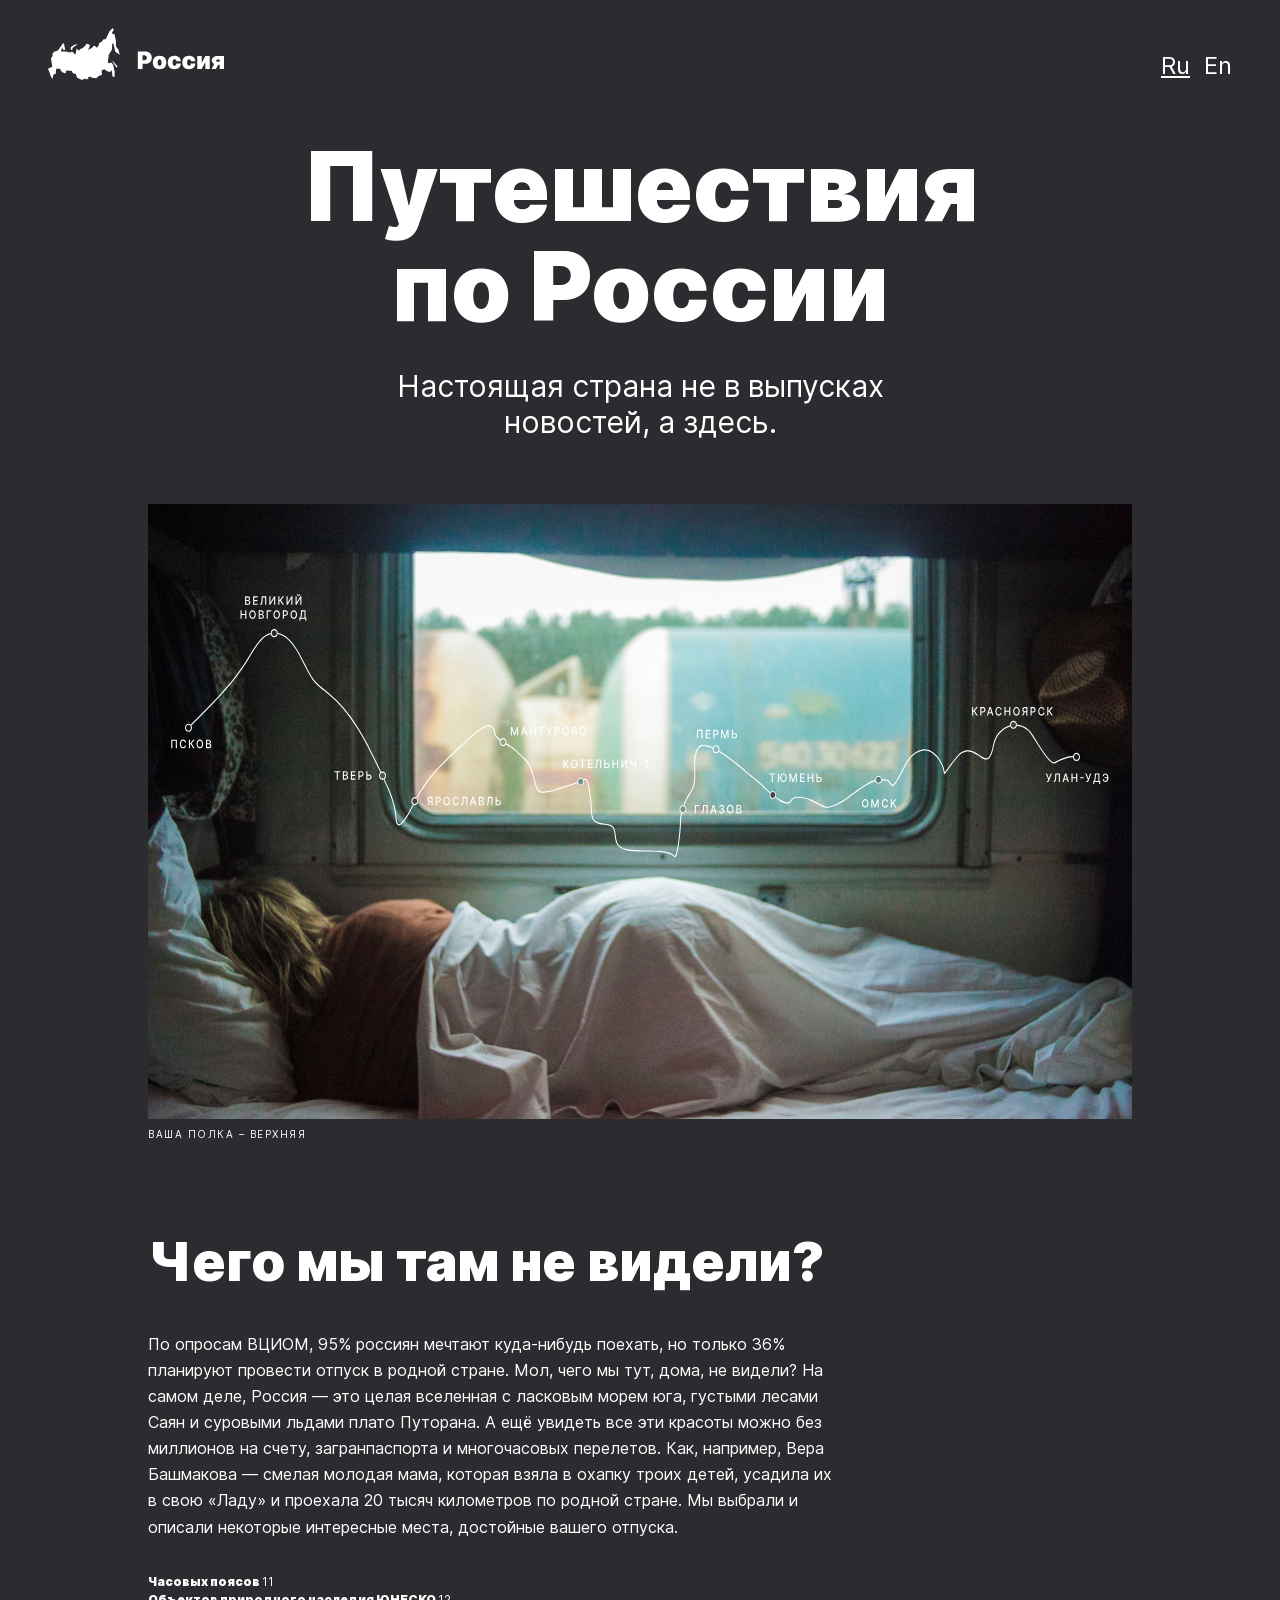
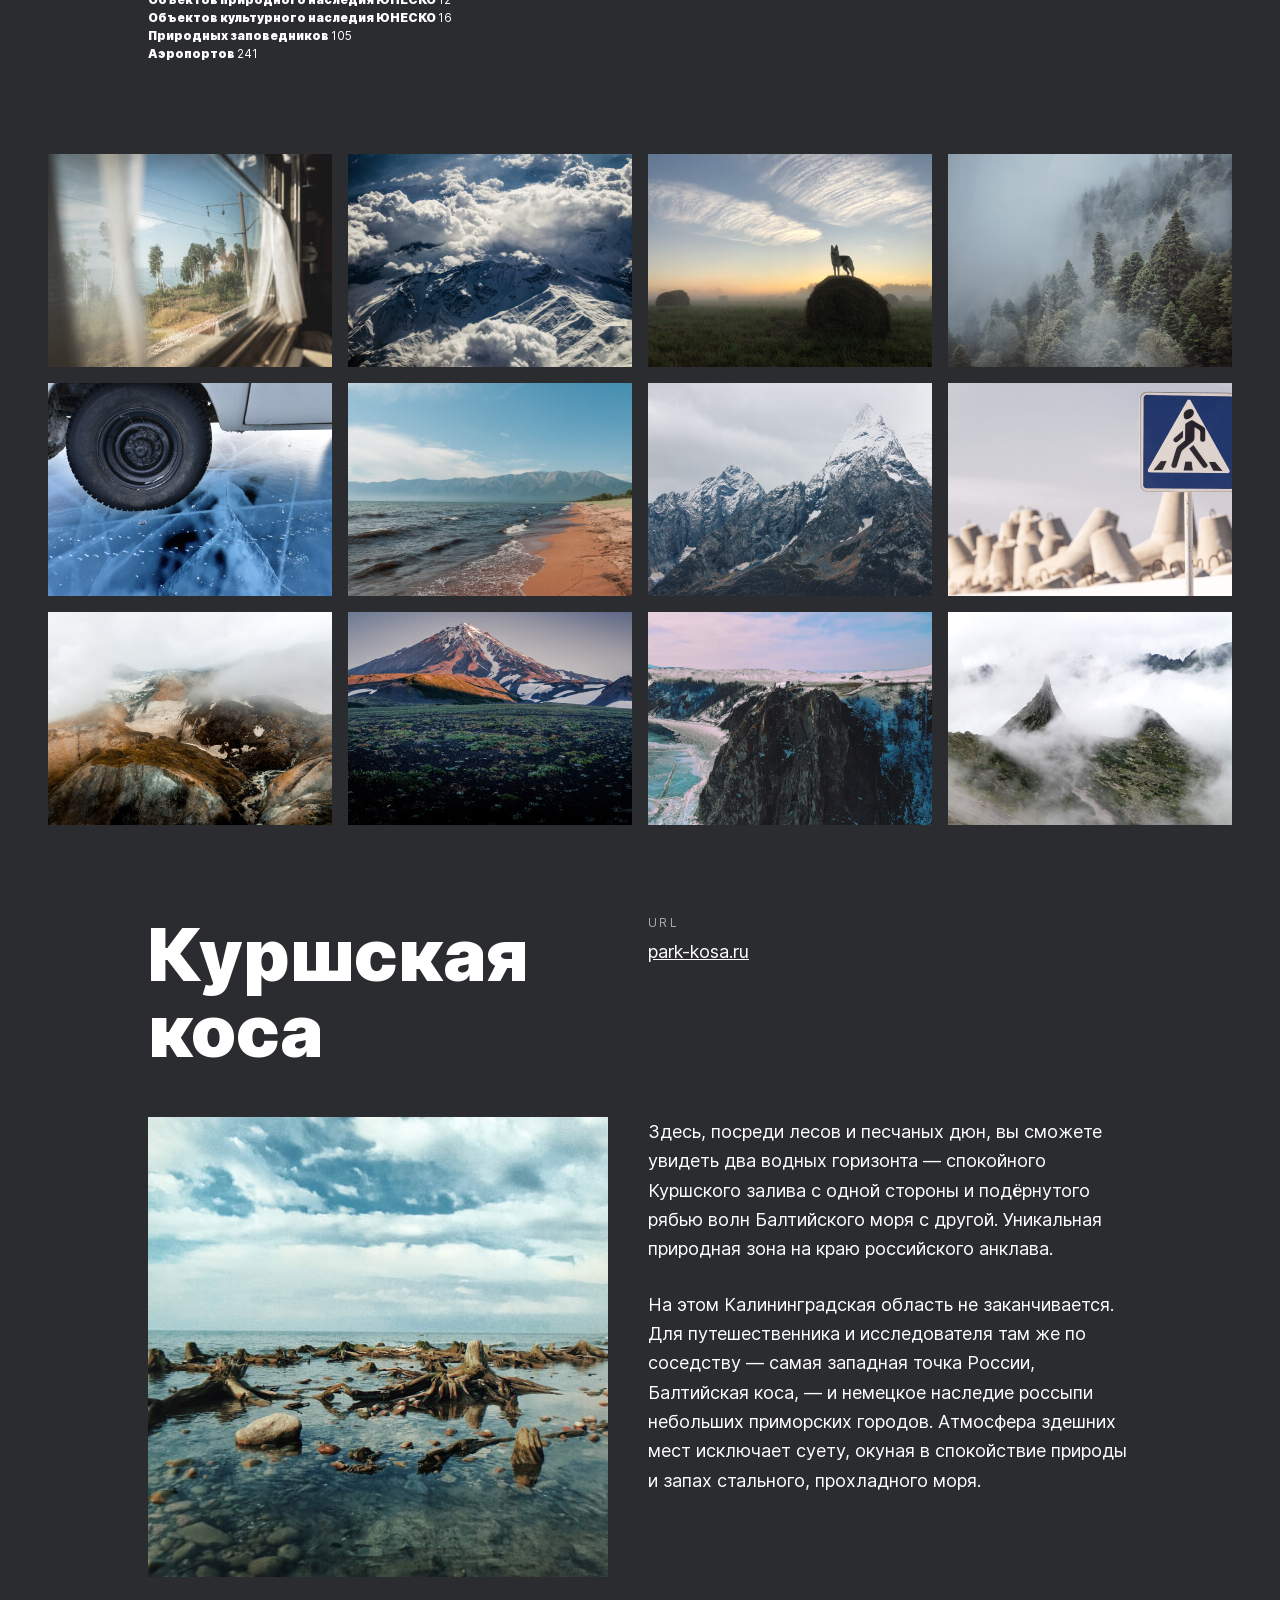
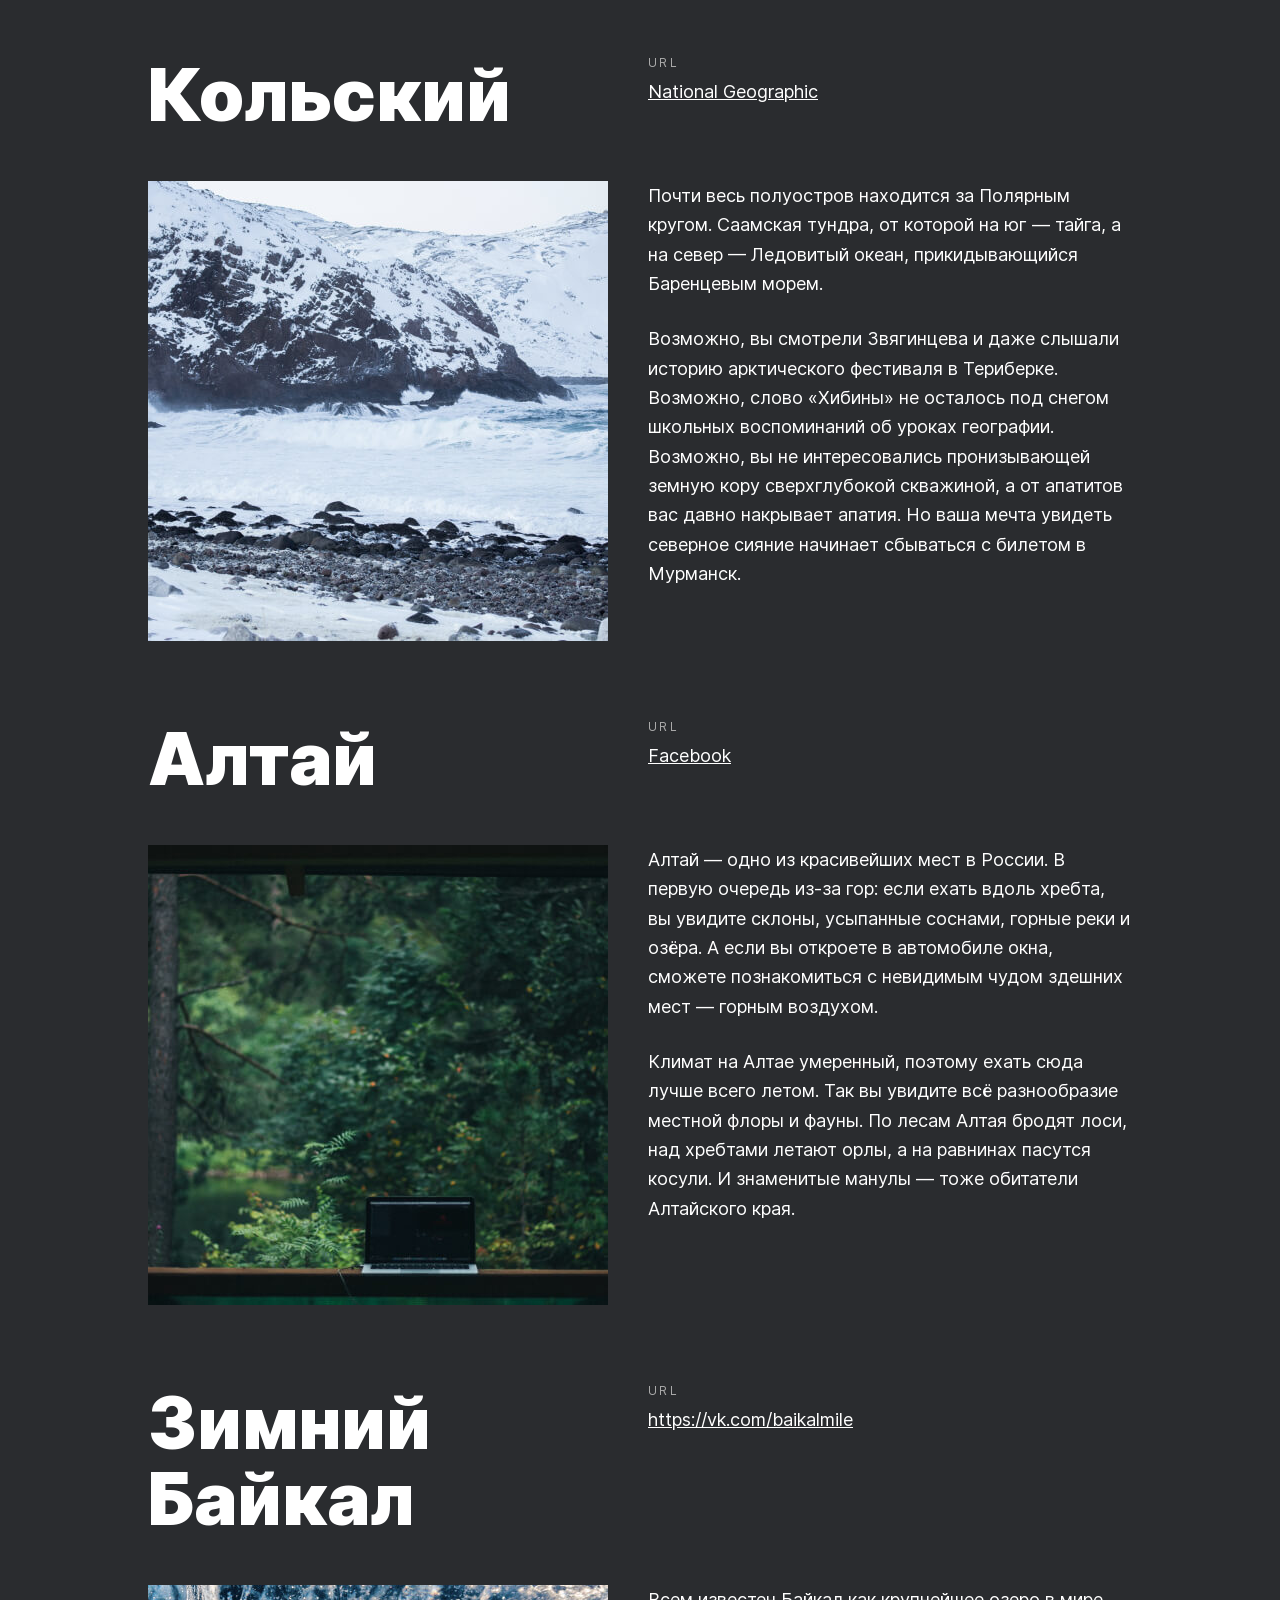
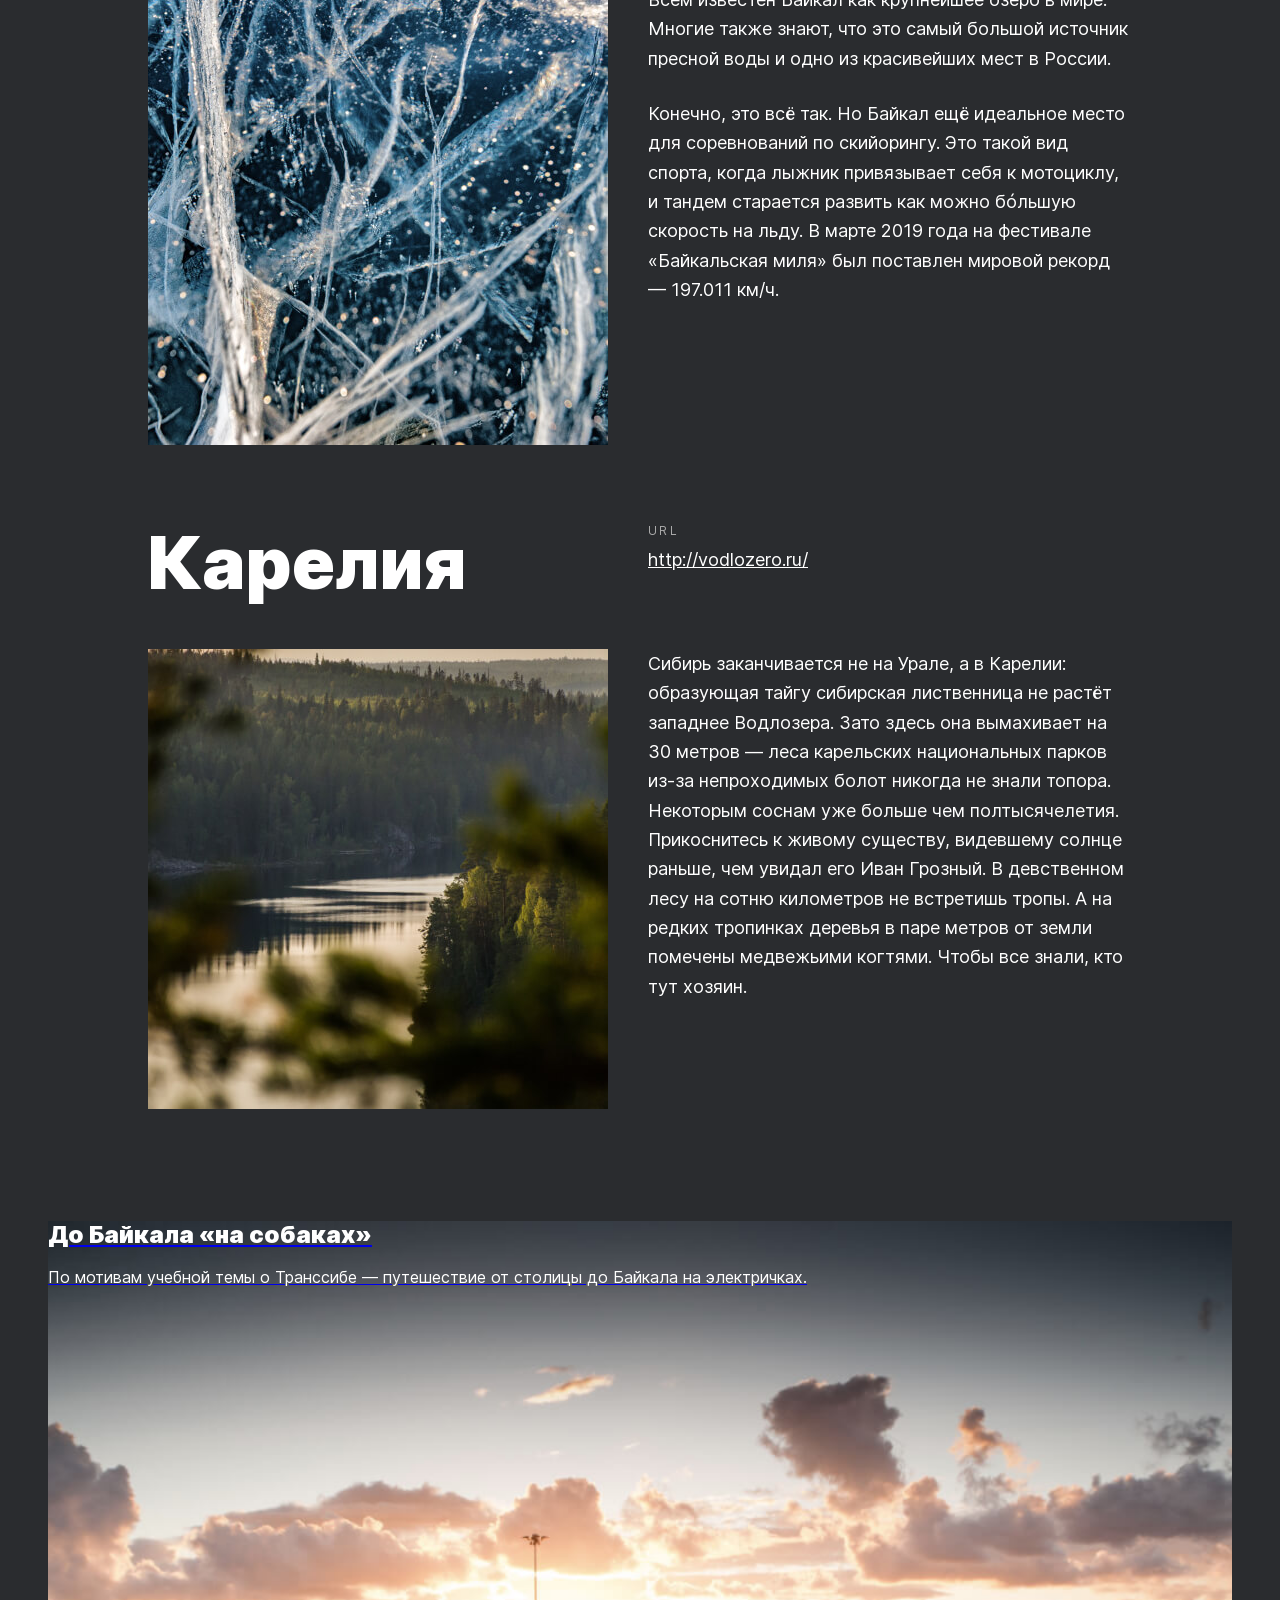
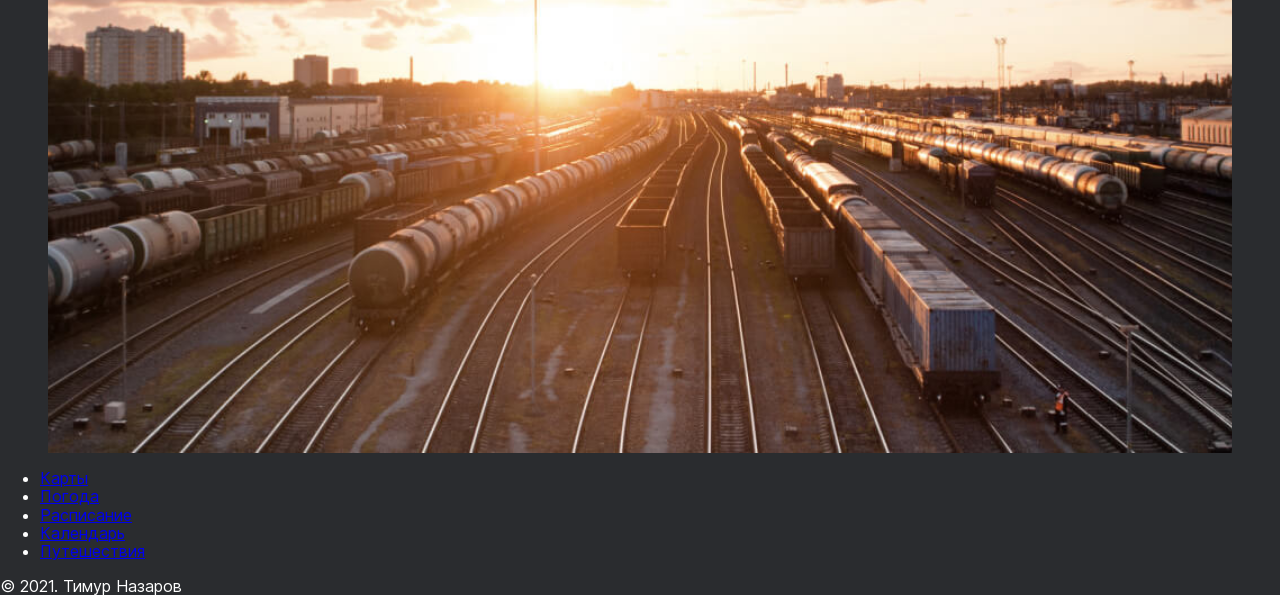
==== index.html @ ccb6b79e "finished section "places"" ====
<!DOCTYPE html>
<html lang="ru">

<head>
  <meta charset="UTF-8">
  <meta name="viewport" content="width=device-width, initial-scale=1, maximum-scale=1">
  <link rel="stylesheet" href="./pages/index.css">
  <title>Путешествия по России</title>
</head>

<body>
  <div class="page">
    <header class="header">
      <img class="header__logo" src="./images/__logo.svg" alt="логотип">
      <div class="header__links">
        <a href="#" class="header__lang-link">Ru</a>
        <a href="#" class="header__lang-link">En</a>
      </div>
    </header>

    <main class="content">
      <!--Lead-->

      <section class="lead">
        <h1 class="lead__title">Путешествия по России</h1>
        <p class="lead__subtitle">Настоящая страна не в выпусках новостей, а здесь.</p>
        <img src="./images/__image.svg" alt="Фото с картой" class="lead__image">
        <p class="lead__caption">Ваша полка – верхняя</p>
      </section>
      <!--Intro-->

      <section class="intro">
        <h2 class="intro__title">Чего мы там не видели?</h2>
        <p class="intro__text">По опросам ВЦИОМ, 95% россиян мечтают куда-нибудь поехать, но только 36% планируют
          провести отпуск в родной стране. Мол, чего мы тут, дома, не видели? На самом деле, Россия — это целая
          вселенная с ласковым морем юга, густыми лесами Саян и суровыми льдами плато Путорана. А ещё увидеть все эти
          красоты можно без миллионов на счету, загранпаспорта и многочасовых перелетов. Как, например, Вера Башмакова —
          смелая молодая мама, которая взяла в охапку троих детей, усадила их в свою «Ладу» и проехала 20 тысяч
          километров по родной стране. Мы выбрали и описали некоторые интересные места, достойные вашего отпуска.</p>
        <ul class="intro__list">
          <li>
            <p class="intro__list-item">Часовых поясов <span class="intro__list-number">11</span></p>
          </li>
          <li>
            <p class="intro__list-item">Объектов природного наследия ЮНЕСКО <span class="intro__list-number">12</span>
            </p>
          </li>
          <li>
            <p class="intro__list-item">Объектов культурного наследия ЮНЕСКО <span class="intro__list-number">16</span>
            </p>
          </li>
          <li>
            <p class="intro__list-item">Природных заповедников <span class="intro__list-number">105</span></p>
          </li>
          <li>
            <p class="intro__list-item">Аэропортов <span class="intro__list-number">241</span></p>
          </li>
        </ul>
      </section>
      <!--Photo Grid -->

      <section class="photo-grid">
        <img class="photo-grid__item" src="./images/photo-grid/photo-grid__1.jpg" alt="Фото природы России">
        <img class="photo-grid__item" src="./images/photo-grid/photo-grid__2.jpg" alt="Фото природы России">
        <img class="photo-grid__item" src="./images/photo-grid/photo-grid__3.jpg" alt="Фото природы России">
        <img class="photo-grid__item" src="./images/photo-grid/photo-grid__4.jpg" alt="Фото природы России">
        <img class="photo-grid__item" src="./images/photo-grid/photo-grid__5.jpg" alt="Фото природы России">
        <img class="photo-grid__item" src="./images/photo-grid/photo-grid__6.jpg" alt="Фото природы России">
        <img class="photo-grid__item" src="./images/photo-grid/photo-grid__7.jpg" alt="Фото природы России">
        <img class="photo-grid__item" src="./images/photo-grid/photo-grid__8.jpg" alt="Фото природы России">
        <img class="photo-grid__item" src="./images/photo-grid/photo-grid__9.jpg" alt="Фото природы России">
        <img class="photo-grid__item" src="./images/photo-grid/photo-grid__10.jpg" alt="Фото природы России">
        <img class="photo-grid__item" src="./images/photo-grid/photo-grid__11.jpg" alt="Фото природы России">
        <img class="photo-grid__item" src="./images/photo-grid/photo-grid__12.jpg" alt="Фото природы России">
      </section>
      <!--Places-->

      <section class="places">
        <!--Kurshskaya kosa-->
        <div class="place">
          <h3 class="place__title">Куршская коса</h3>
          <div class="website">
            <p class="website__url-heading">URL</p>
            <a href="http://park-kosa.ru" class="website__link" target="_blank">park-kosa.ru</a>
          </div class="place__paragraphs">
          <img class="place__image" src="./images/places/places__kurshskaya-kosa.jpg" alt="Куршская коса">
          <div>
            <p class="place__text">Здесь, посреди лесов и песчаных дюн, вы сможете увидеть два водных горизонта —
              спокойного Куршского залива с одной стороны и подёрнутого рябью волн Балтийского моря с другой. Уникальная
              природная зона на краю российского анклава.</p>
            <p class="place__text">На этом Калининградская область не заканчивается. Для путешественника и исследователя
              там же по соседству — самая западная точка России, Балтийская коса, — и немецкое наследие россыпи
              небольших
              приморских городов. Атмосфера здешних мест исключает суету, окуная в спокойствие природы и запах
              стального,
              прохладного моря.</p>
          </div>
        </div>
        <!--Kolskiy-->
        <div class="place">
          <h3 class="place__title">Кольский</h3>
          <div class="website">
            <p class="website__url-heading">URL</p>
            <a href="https://yourshot.nationalgeographic.com/photos/?keywords=kolskiy" class="website__link"
              target="_blank">National
              Geographic</a>
          </div>
          <img class="place__image" src="./images/places/places__kolskiy.jpg" alt="Кольский">
          <div>
            <p class="place__text">Почти весь полуостров находится за Полярным кругом. Саамская тундра, от которой на юг
              —
              тайга, а на север — Ледовитый океан, прикидывающийся Баренцевым морем.</p>
            <p class="place__text">Возможно, вы смотрели Звягинцева и даже слышали историю арктического фестиваля в
              Териберке. Возможно, слово «Хибины» не осталось под снегом школьных воспоминаний об уроках географии.
              Возможно, вы не интересовались пронизывающей земную кору сверхглубокой скважиной, а от апатитов вас давно
              накрывает апатия. Но ваша мечта увидеть северное сияние начинает сбываться с билетом
              в Мурманск.</p>
          </div>
        </div>
        <!--Altay-->
        <div class="place">
          <h3 class="place__title">Алтай</h3>
          <div class="website">
            <p class="website__url-heading">URL</p>
            <a href="https://www.facebook.com/vera.bashmakova/posts/10156011613718822" class="website__link"
              target="_blank">Facebook</a>
          </div>
          <img class="place__image" src="./images/places/places__altay.jpg" alt="Алтай">
          <div>
            <p class="place__text">Алтай — одно из красивейших мест в России.
              В первую очередь из-за гор: если ехать вдоль хребта, вы увидите склоны, усыпанные соснами, горные реки и
              озёра. А если вы откроете в автомобиле окна, сможете познакомиться с невидимым чудом здешних мест — горным
              воздухом.</p>
            <p class="place__text">Климат на Алтае умеренный, поэтому ехать сюда лучше всего летом. Так вы увидите всё
              разнообразие местной флоры и фауны. По лесам Алтая бродят лоси, над хребтами летают орлы, а на равнинах
              пасутся косули. И знаменитые манулы — тоже обитатели Алтайского края.</p>
          </div>
        </div>
        <!--ZImniy Baikal-->
        <div class="place">
          <h3 class="place__title">Зимний Байкал</h3>
          <div class="website">
            <p class="website__url-heading">URL</p>
            <a href="https://vk.com/baikalmile" class="website__link" target="_blank">https://vk.com/baikalmile</a>
          </div>
          <img class="place__image" src="./images/places/places__winter-baikal.jpg" alt="Лед">
          <div>
            <p class="place__text">Всем известен Байкал как крупнейшее озеро
              в мире. Многие также знают, что это самый большой источник пресной воды и одно из красивейших мест в
              России.
            </p>
            <p class="place__text">Конечно, это всё так. Но Байкал ещё идеальное место для соревнований по скийорингу.
              Это
              такой вид спорта, когда лыжник привязывает себя
              к мотоциклу, и тандем старается развить как можно бóльшую скорость на льду. В марте 2019 года на фестивале
              «Байкальская миля» был поставлен мировой рекорд — 197.011 км/ч.</p>
          </div>
        </div>
        <!--Karelia-->
        <div class="place">
          <h3 class="place__title">Карелия</h3>
          <div class="website">
            <p class="website__url-heading">URL</p>
            <a href="http://vodlozero.ru" class="website__link" target="_blank">http://vodlozero.ru/</a>
          </div>
          <img class="place__image" src="./images/places/places__karelia.jpg" alt="Карелия">
          <div>
            <p class="place__text">Сибирь заканчивается не на Урале, а в Карелии: образующая тайгу сибирская лиственница
              не растёт западнее Водлозера. Зато здесь она вымахивает на 30 метров — леса карельских национальных парков
              из-за непроходимых болот никогда не знали топора. Некоторым соснам уже больше чем полтысячелетия.
              Прикоснитесь к живому существу, видевшему солнце раньше, чем увидал его Иван Грозный.
              В девственном лесу на сотню километров не встретишь тропы. А на редких тропинках деревья
              в паре метров от земли помечены медвежьими когтями. Чтобы все знали, кто тут хозяин.</p>
          </div>
        </div>
      </section>
      <!--Cover-->
      <section class="cover">
        <a class="cover__link" href="https://stampsy.com/na-elektrichkakh-do-baikala" target="_blank">
          <h2 class="cover__title">До Байкала «на собаках»</h2>
          <p class="cover__subtitle">По мотивам учебной темы о Транссибе — путешествие от столицы до Байкала на
            электричках.</p>
        </a>
      </section>

    </main>
    <!--Footer-->
    <footer class="footer">
      <ul class="footer__links">
        <li><a href="https://yandex.ru/maps" class="footer__link" target="_blank">Карты</a></li>
        <li><a href="https://yandex.ru/pogoda" class="footer__link" target="_blank">Погода</a></li>
        <li><a href="https://rasp.yandex.ru" class="footer__link" target="_blank">Расписание</a></li>
        <li><a href="https://calendar.yandex.ru" class="footer__link" target="_blank">Календарь</a></li>
        <li><a href="https://travel.yandex.ru" class="footer__link" target="_blank">Путешествия</a></li>
      </ul>
      <p class="footer__copyright">&copy; 2021. Тимур Назаров</p>
    </footer>

  </div>
</body>

</html>
---- pages/index.css ----
@import url(../vendor/normalize.css);
@import url(../blocks/page/page.css);
@import url(../vendor/fonts/fonts.css);

/*header styles import*/
@import url(../blocks/header/header.css);
@import url(../blocks/header/__logo/header__logo.css);
@import url(../blocks/header/__links/header__links.css);
@import url(../blocks/header/__lang-link/header__lang-link.css);

/*content styles import*/
@import url(../blocks/content/content.css);

/*lead styles import*/
@import url(../blocks/lead/lead.css);
@import url(../blocks/lead/__title/lead__title.css);
@import url(../blocks/lead/__subtitle/lead__subtitle.css);
@import url(../blocks/lead/__image/lead__image.css);
@import url(../blocks/lead/__caption/lead__caption.css);

/*intro styles import*/
@import url(../blocks/intro/intro.css);
@import url(../blocks/intro/__title/intro__title.css);
@import url(../blocks/intro/__text/intro__text.css);
@import url(../blocks/intro/__list/intro__list.css);
@import url(../blocks/intro/__list-item/intro__list-item.css);
@import url(../blocks/intro/__list-number/intro__list-number.css);

/*photo-grid styles import*/
@import url(../blocks/photo-grid/photo-grid.css);
@import url(../blocks/photo-grid/__item/photo-grid__item.css);

/*places styles import*/
@import url(../blocks/places/places.css);
@import url(../blocks/website/website.css);
@import url(../blocks/website/__url-heading/website__url-heading.css);
@import url(../blocks/website/__link/website__link.css);
@import url(../blocks/place/place.css);
@import url(../blocks/place/__title/place__title.css);
@import url(../blocks/place/__image/place__image.css);
@import url(../blocks/place/__paragraphs/place__paragraphs.css);
@import url(../blocks/place/__text/place__text.css);

/*cover styles import*/
@import url(../blocks/cover/cover.css);
@import url(../blocks/cover/__title/cover__title.css);
@import url(../blocks/cover/__subtitle/cover__subtitle.css);

/*footer styles import*/
@import url(../blocks/footer/footer.css);
@import url(../blocks/footer/__links/footer__links.css);
@import url(../blocks/footer/__link/footer__link.css);
@import url(../blocks/footer/__copyright/footer__copyright.css);
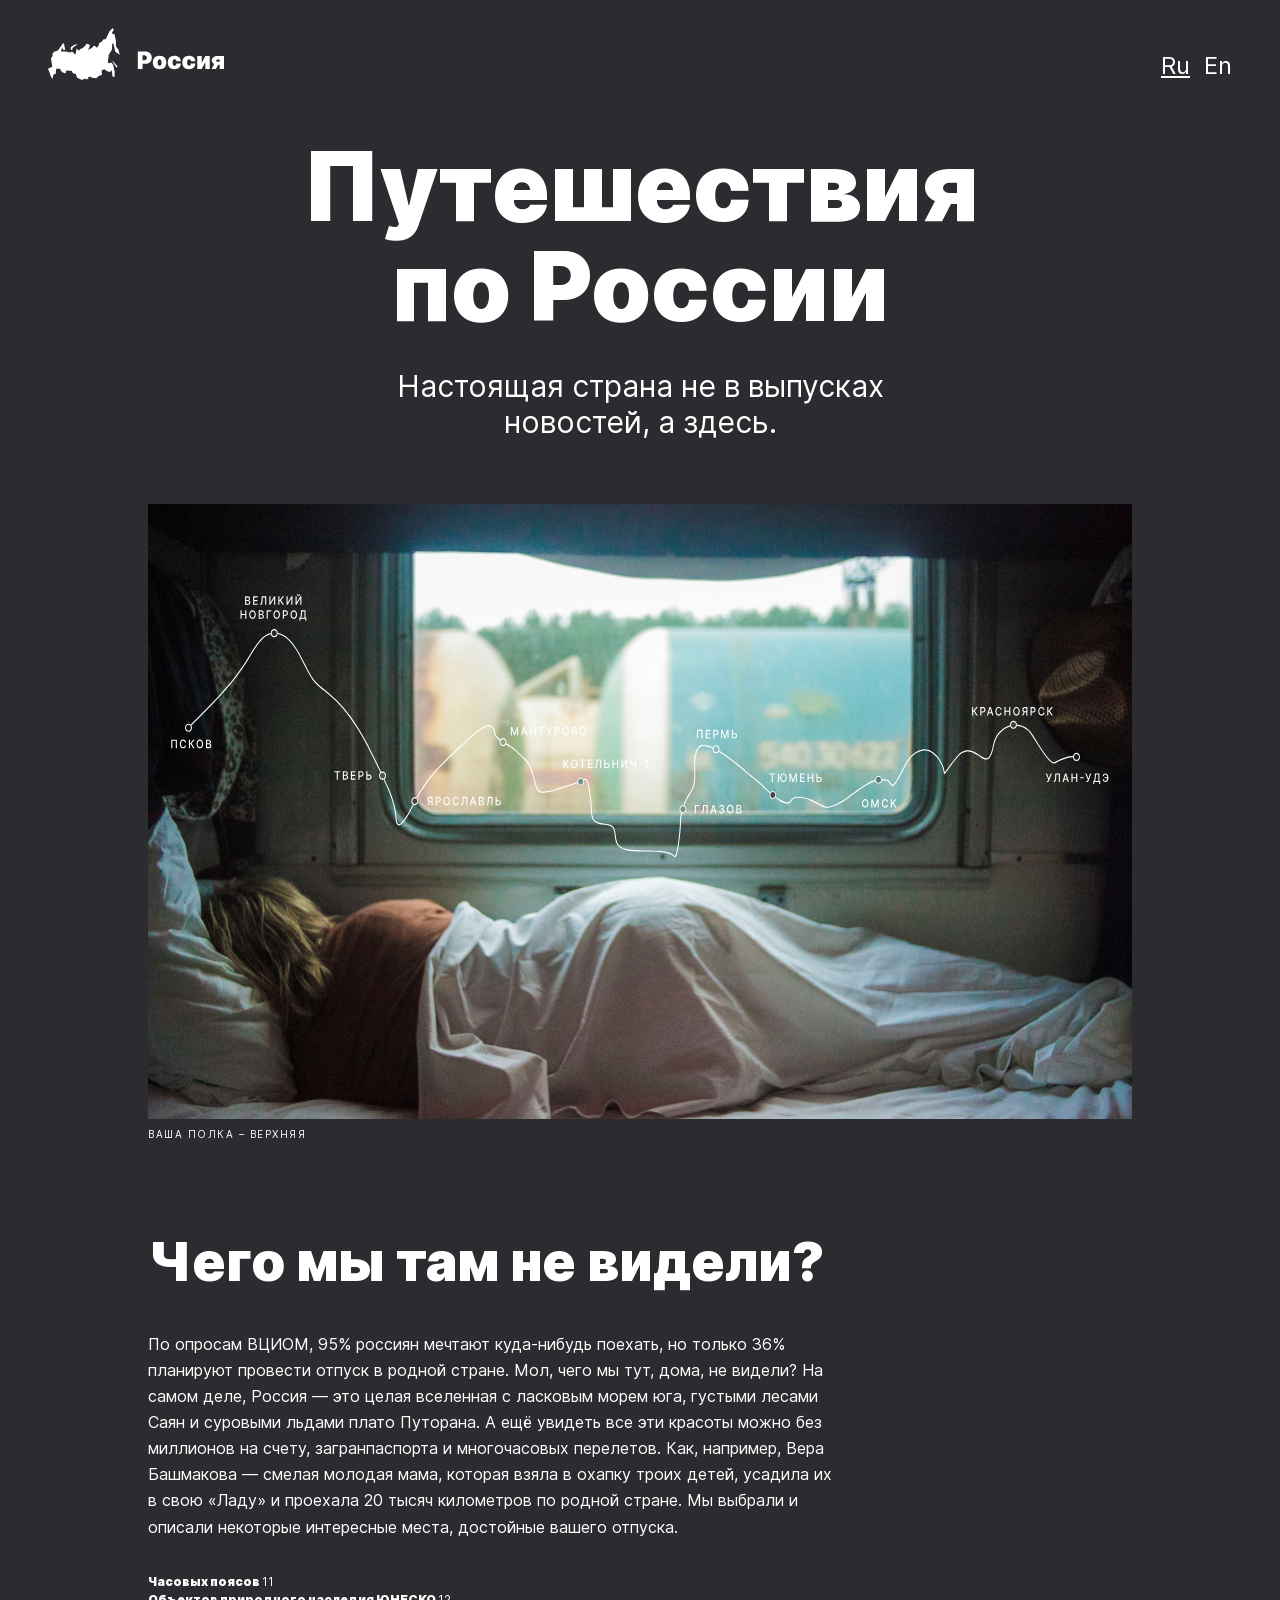
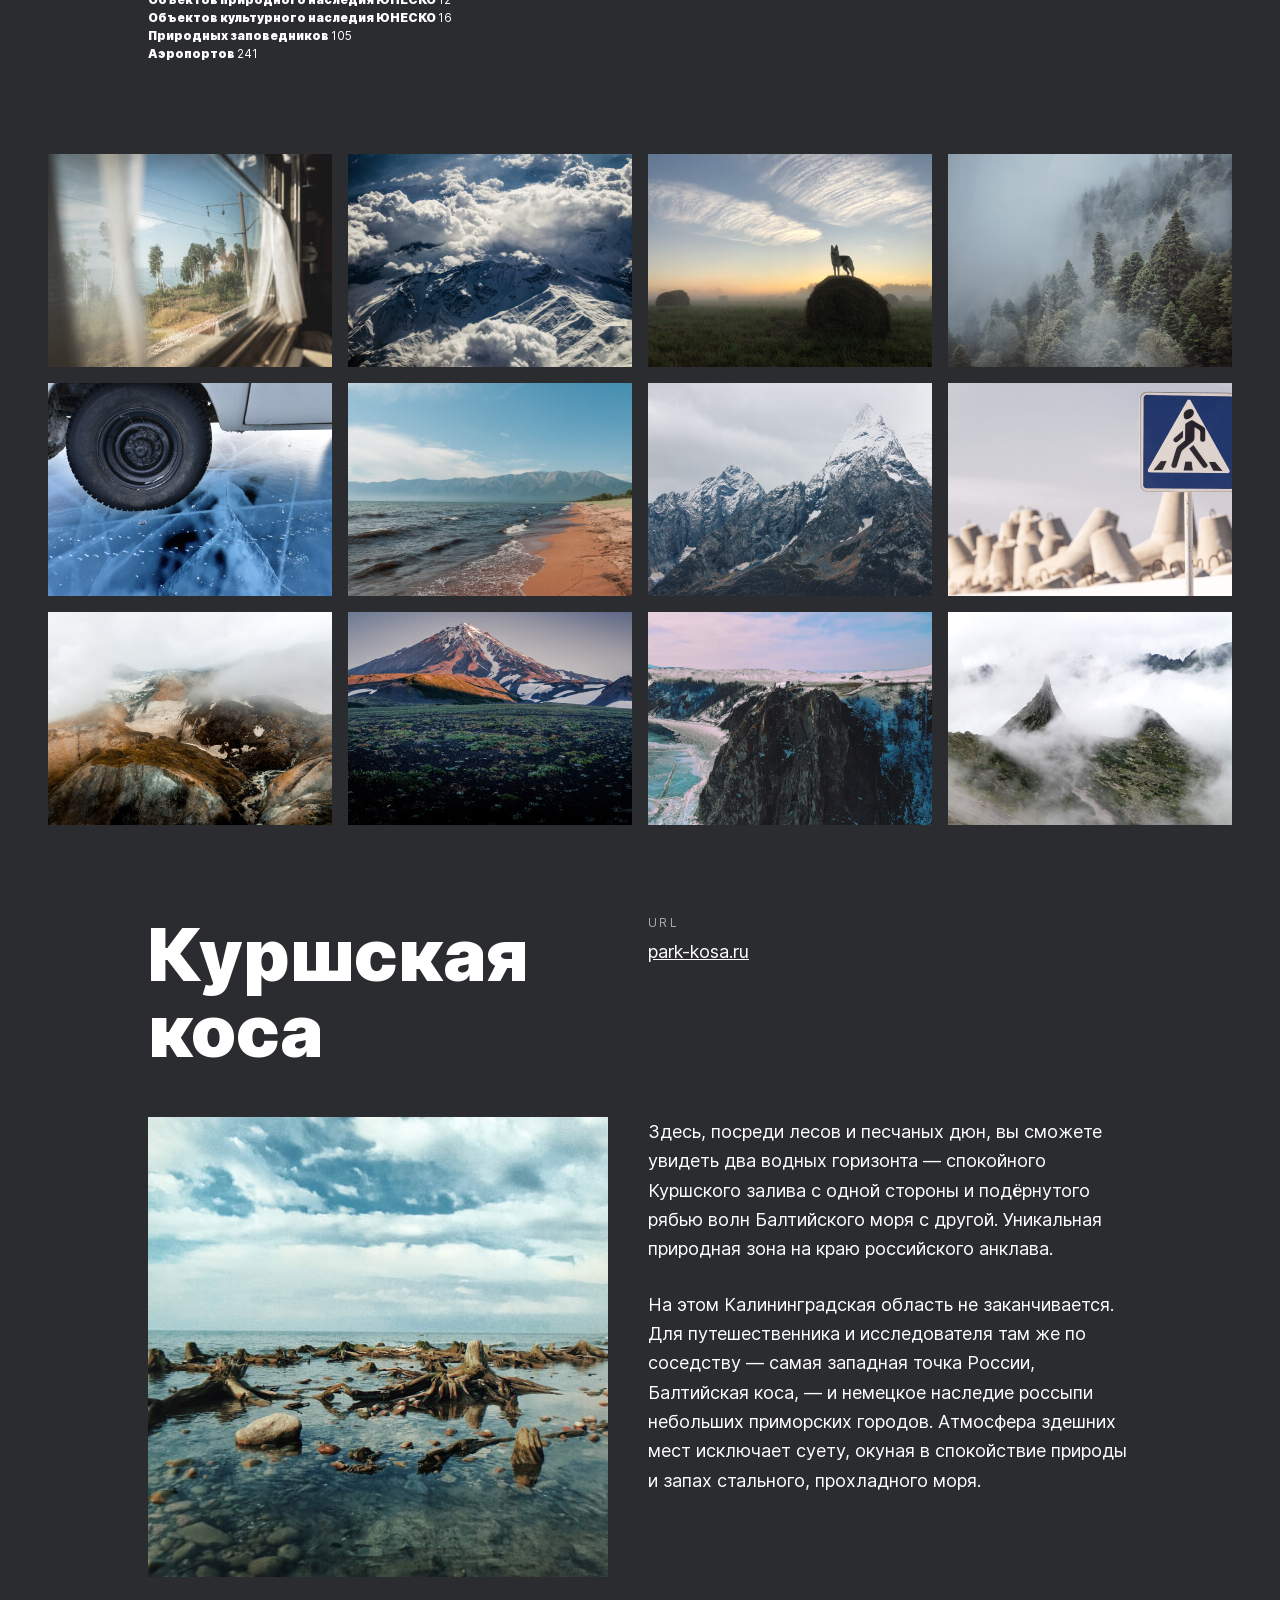
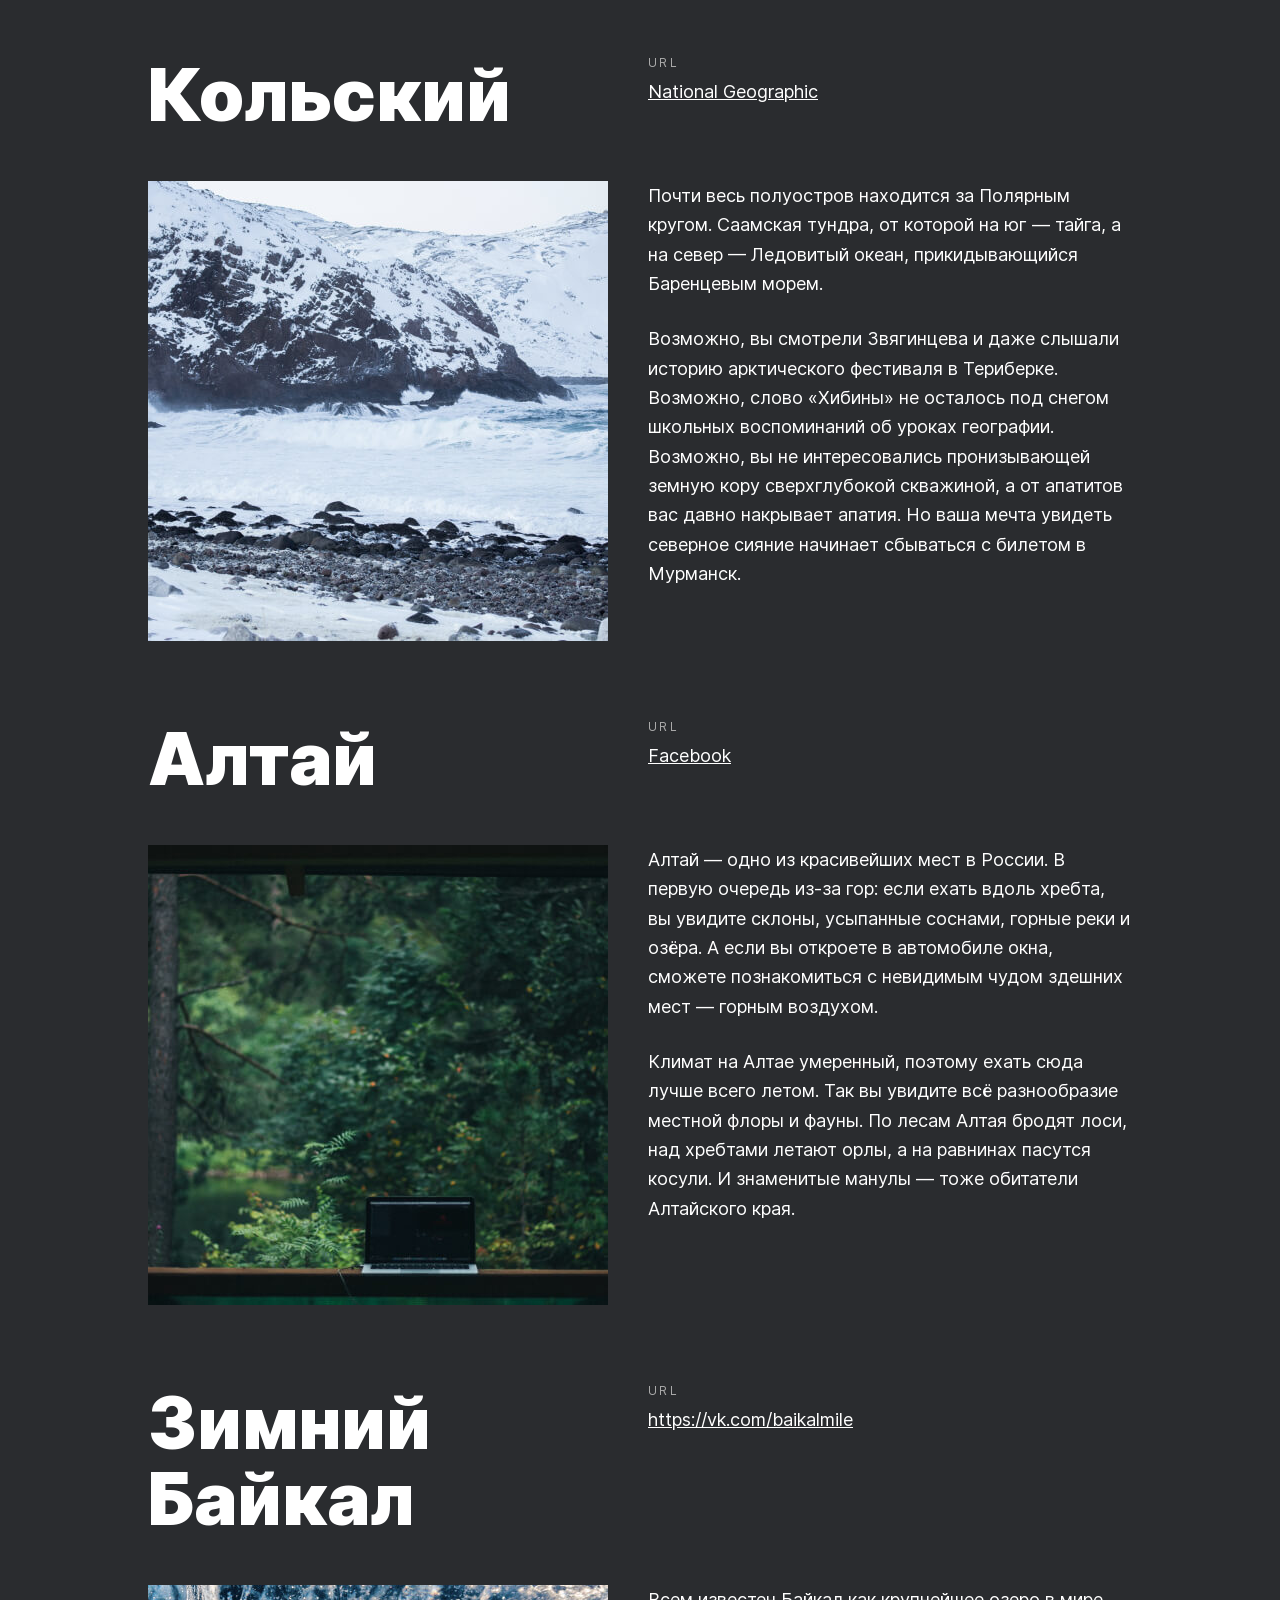
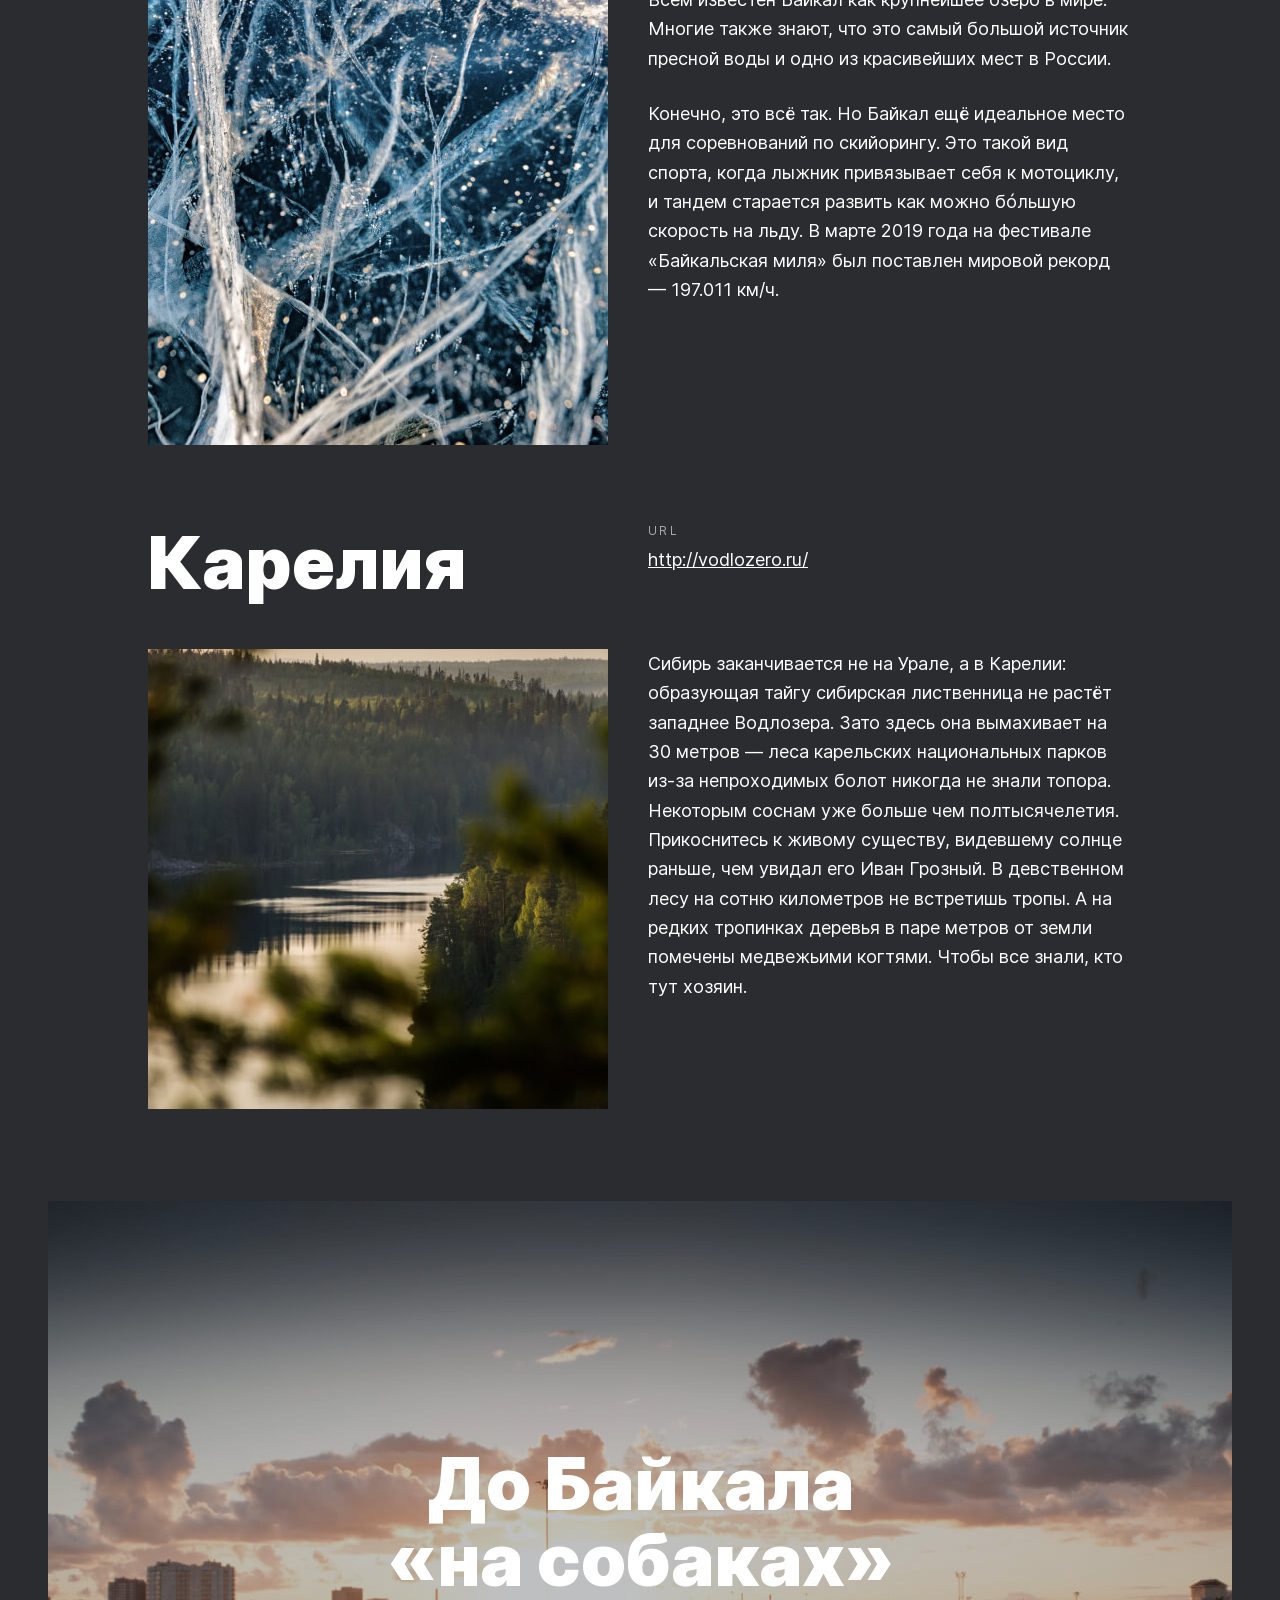
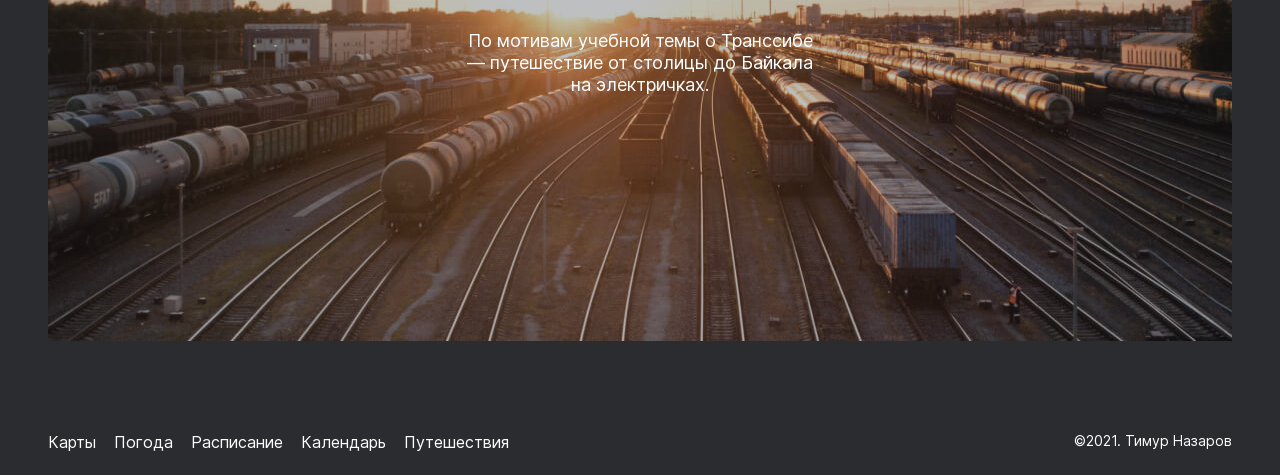
==== commit 691ecb22: "footer styles added" ====
--- a/index.html
+++ b/index.html
@@ -82,9 +82,9 @@
           <div class="website">
             <p class="website__url-heading">URL</p>
             <a href="http://park-kosa.ru" class="website__link" target="_blank">park-kosa.ru</a>
-          </div class="place__paragraphs">
+          </div>
           <img class="place__image" src="./images/places/places__kurshskaya-kosa.jpg" alt="Куршская коса">
-          <div>
+          <div class="place__paragraphs">
             <p class="place__text">Здесь, посреди лесов и песчаных дюн, вы сможете увидеть два водных горизонта —
               спокойного Куршского залива с одной стороны и подёрнутого рябью волн Балтийского моря с другой. Уникальная
               природная зона на краю российского анклава.</p>
@@ -106,7 +106,7 @@
               Geographic</a>
           </div>
           <img class="place__image" src="./images/places/places__kolskiy.jpg" alt="Кольский">
-          <div>
+          <div class="place__paragraphs">
             <p class="place__text">Почти весь полуостров находится за Полярным кругом. Саамская тундра, от которой на юг
               —
               тайга, а на север — Ледовитый океан, прикидывающийся Баренцевым морем.</p>
@@ -126,7 +126,7 @@
               target="_blank">Facebook</a>
           </div>
           <img class="place__image" src="./images/places/places__altay.jpg" alt="Алтай">
-          <div>
+          <div class="place__paragraphs">
             <p class="place__text">Алтай — одно из красивейших мест в России.
               В первую очередь из-за гор: если ехать вдоль хребта, вы увидите склоны, усыпанные соснами, горные реки и
               озёра. А если вы откроете в автомобиле окна, сможете познакомиться с невидимым чудом здешних мест — горным
@@ -142,9 +142,9 @@
           <div class="website">
             <p class="website__url-heading">URL</p>
             <a href="https://vk.com/baikalmile" class="website__link" target="_blank">https://vk.com/baikalmile</a>
-          </div>
+          </div >
           <img class="place__image" src="./images/places/places__winter-baikal.jpg" alt="Лед">
-          <div>
+          <div class="place__paragraphs">
             <p class="place__text">Всем известен Байкал как крупнейшее озеро
               в мире. Многие также знают, что это самый большой источник пресной воды и одно из красивейших мест в
               России.
@@ -164,7 +164,7 @@
             <a href="http://vodlozero.ru" class="website__link" target="_blank">http://vodlozero.ru/</a>
           </div>
           <img class="place__image" src="./images/places/places__karelia.jpg" alt="Карелия">
-          <div>
+          <div class="place__paragraphs">
             <p class="place__text">Сибирь заканчивается не на Урале, а в Карелии: образующая тайгу сибирская лиственница
               не растёт западнее Водлозера. Зато здесь она вымахивает на 30 метров — леса карельских национальных парков
               из-за непроходимых болот никогда не знали топора. Некоторым соснам уже больше чем полтысячелетия.
@@ -193,7 +193,7 @@
         <li><a href="https://calendar.yandex.ru" class="footer__link" target="_blank">Календарь</a></li>
         <li><a href="https://travel.yandex.ru" class="footer__link" target="_blank">Путешествия</a></li>
       </ul>
-      <p class="footer__copyright">&copy; 2021. Тимур Назаров</p>
+      <p class="footer__copyright">&copy;2021. Тимур Назаров</p>
     </footer>
 
   </div>
--- a/pages/index.css
+++ b/pages/index.css
@@ -43,6 +43,7 @@
 
 /*cover styles import*/
 @import url(../blocks/cover/cover.css);
+@import url(../blocks/cover/__link/cover__link.css);
 @import url(../blocks/cover/__title/cover__title.css);
 @import url(../blocks/cover/__subtitle/cover__subtitle.css);
 
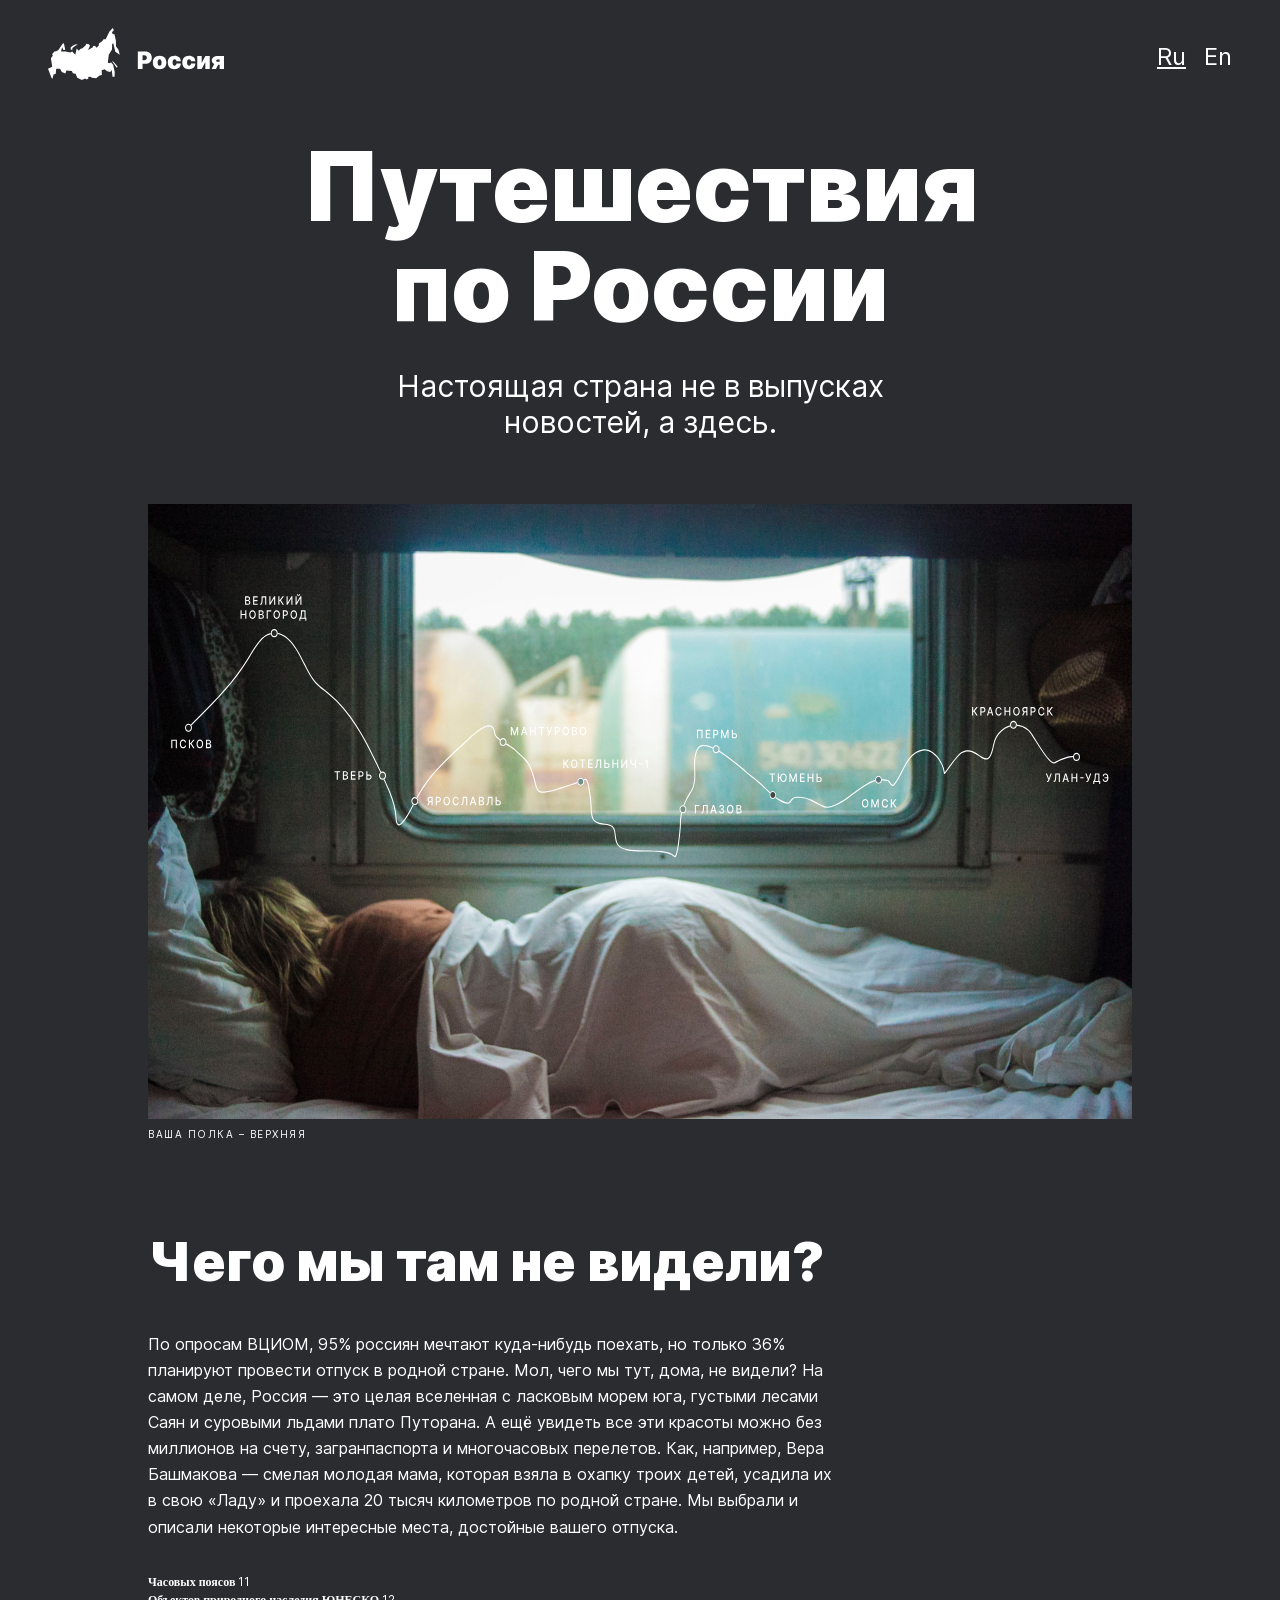
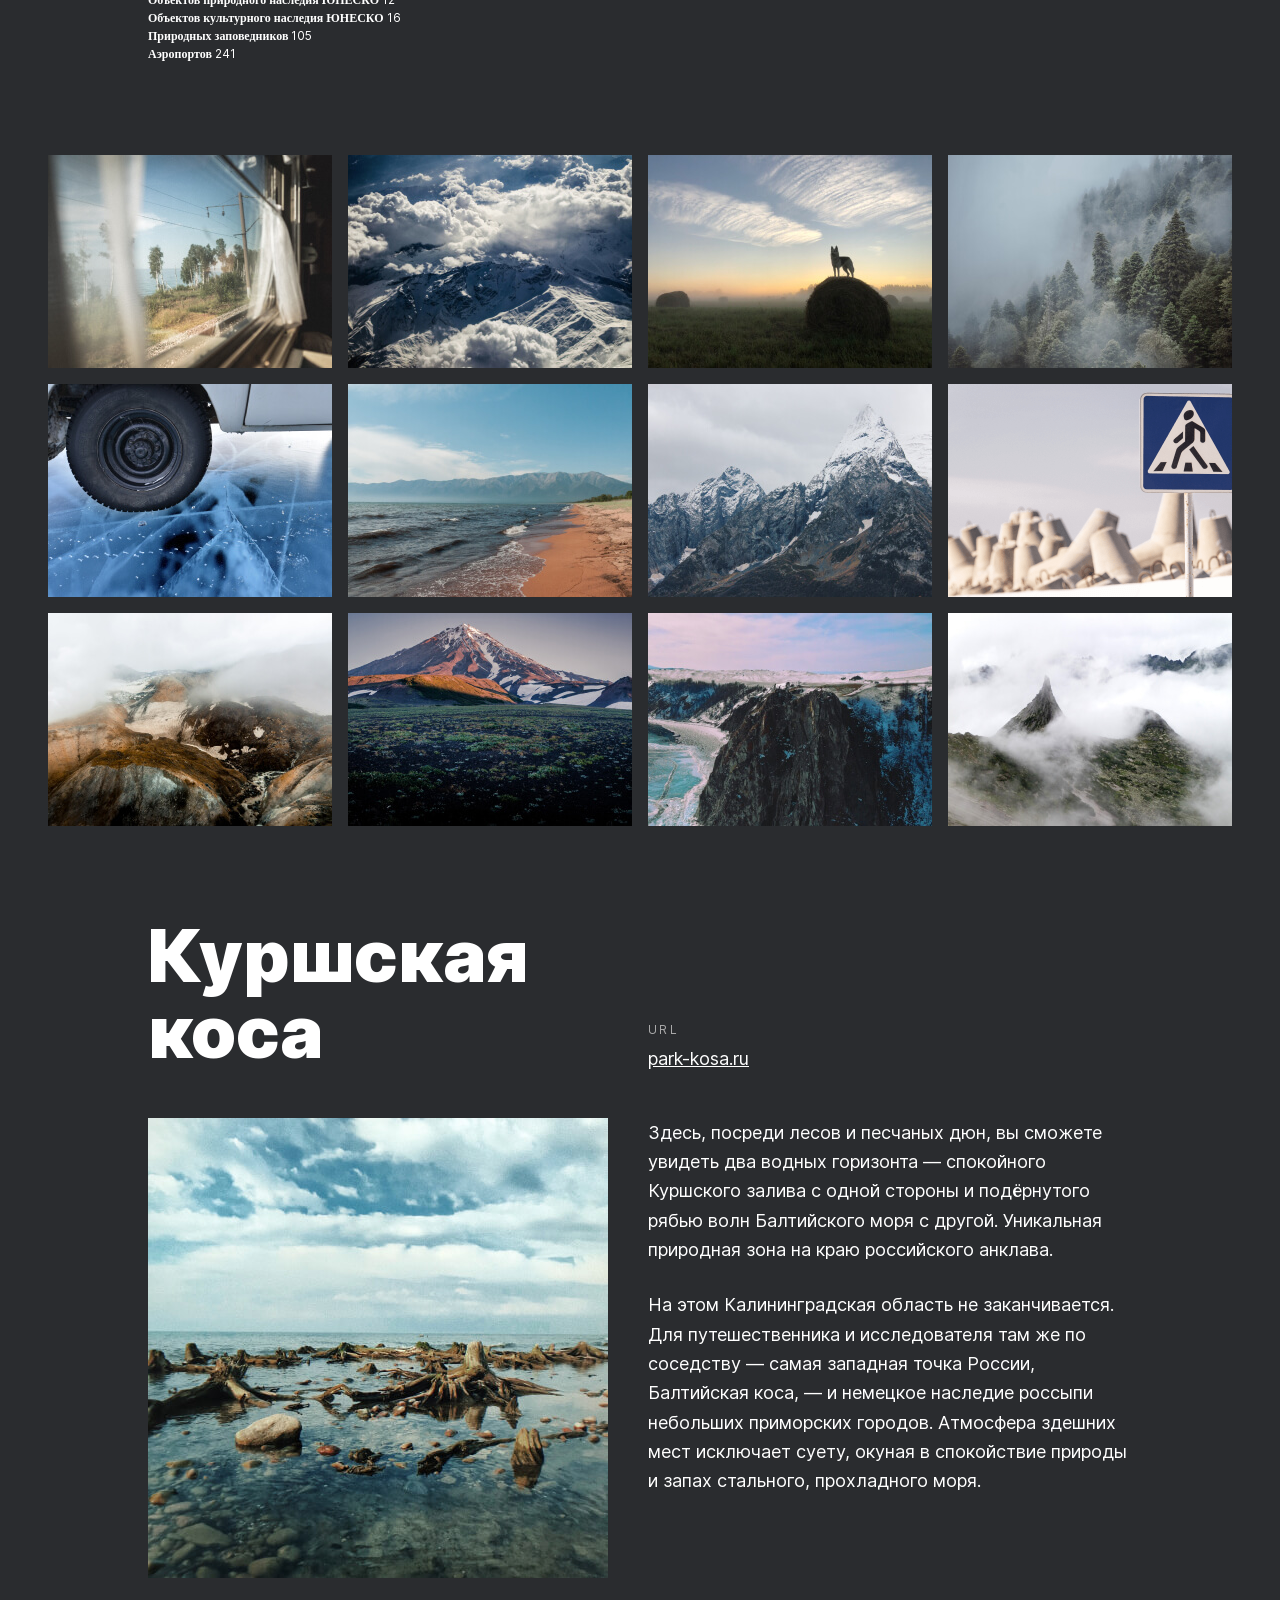
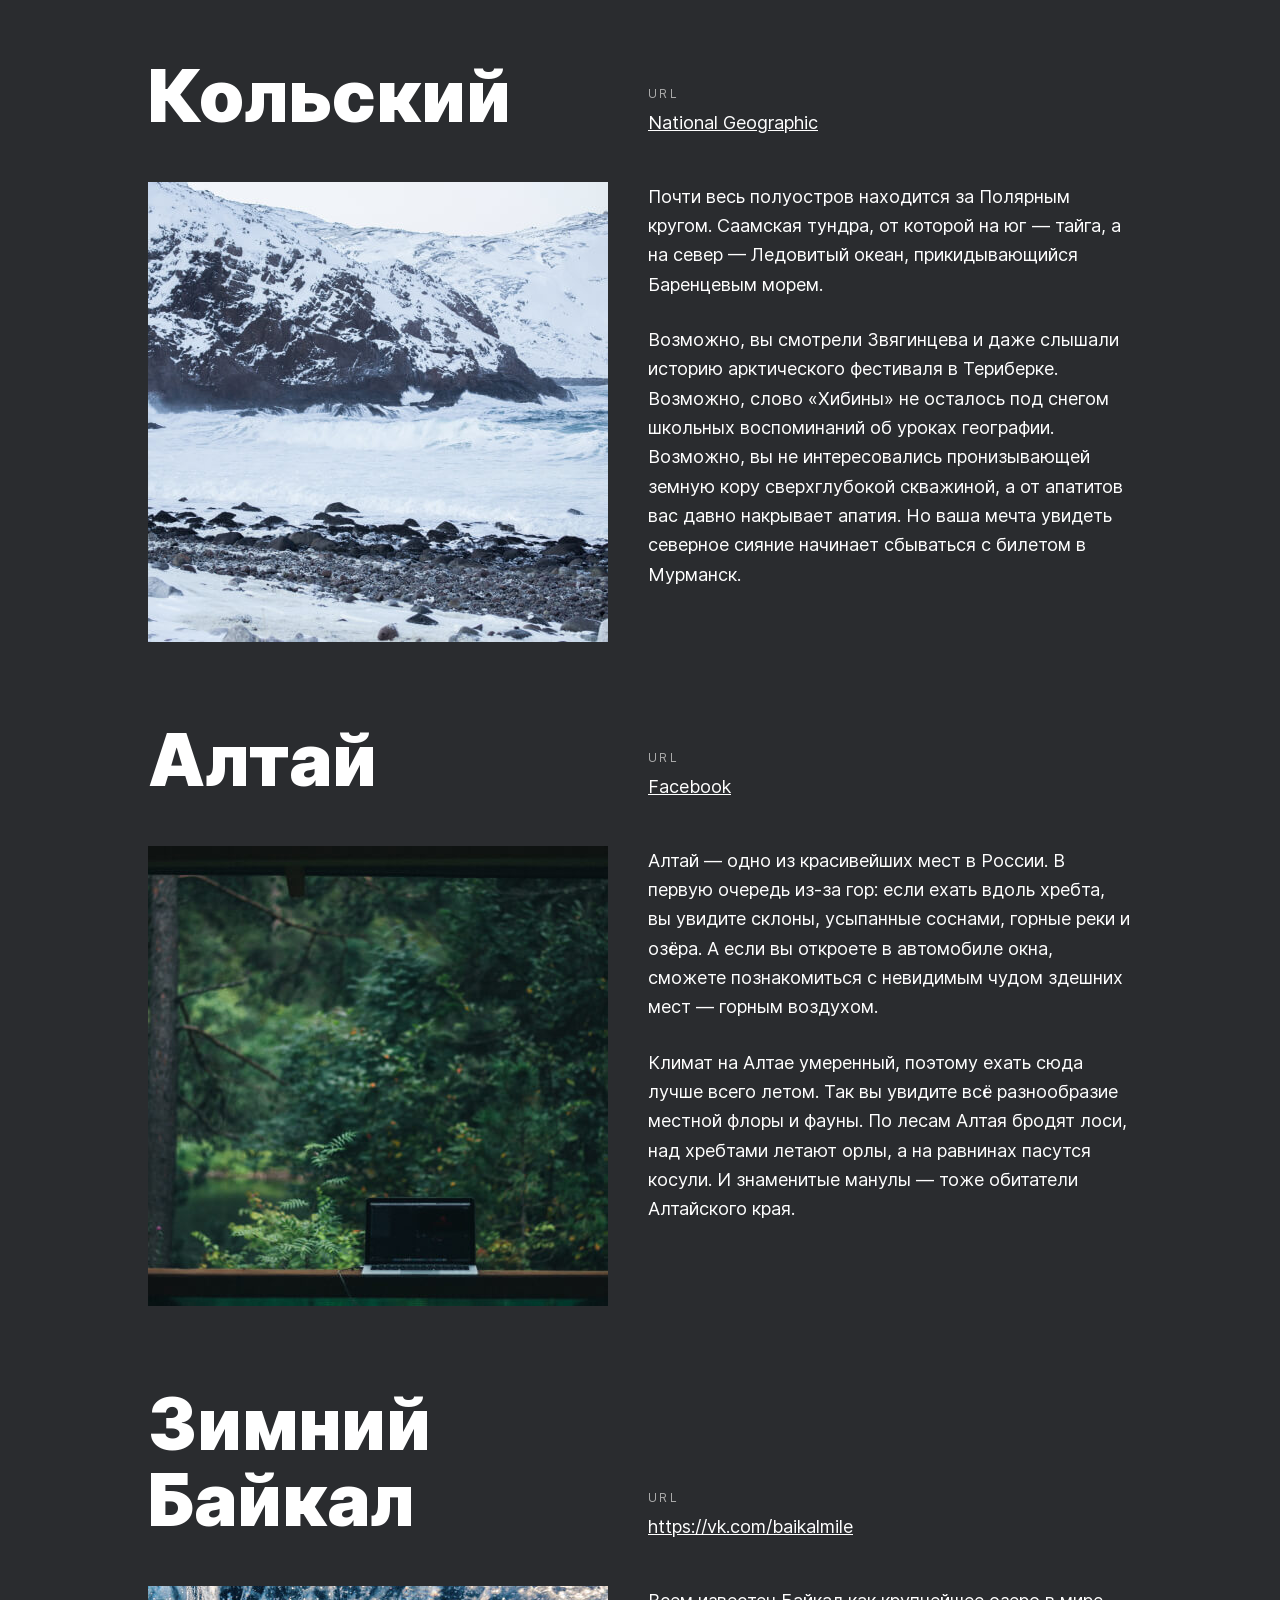
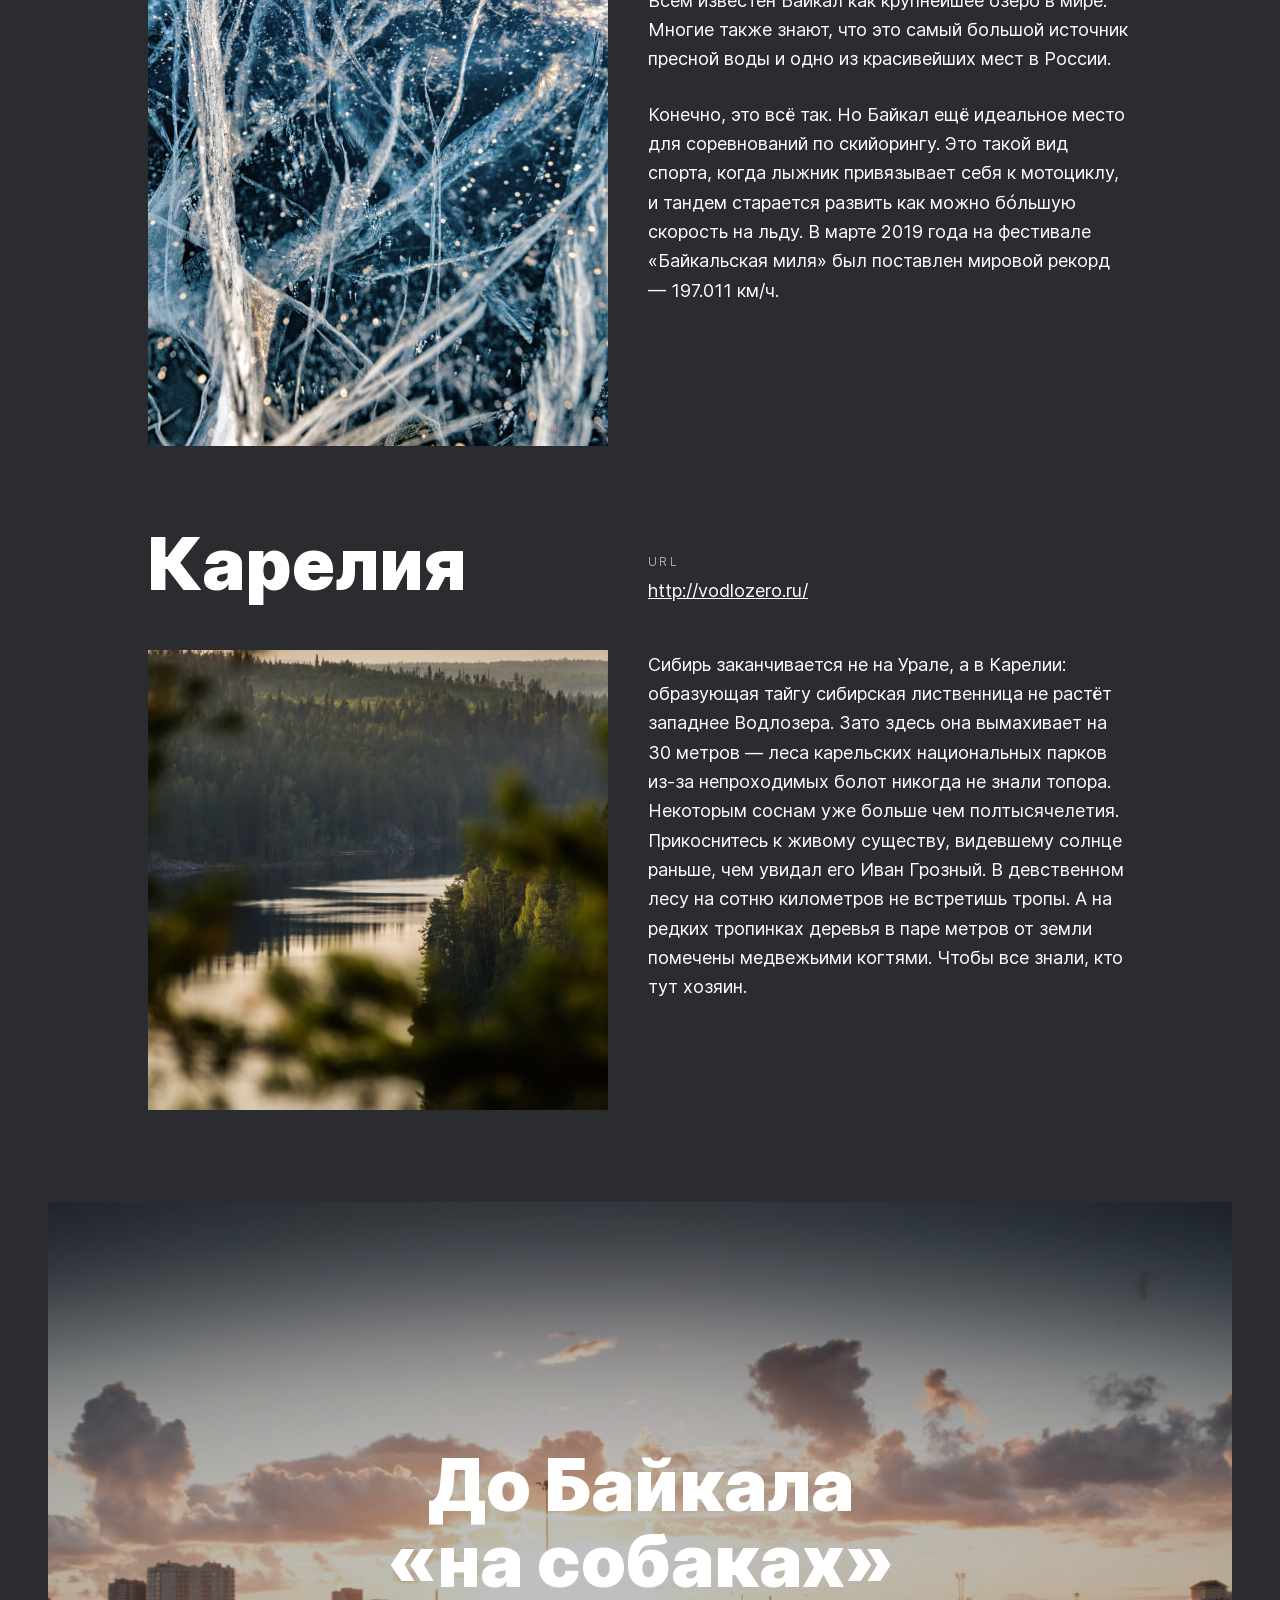
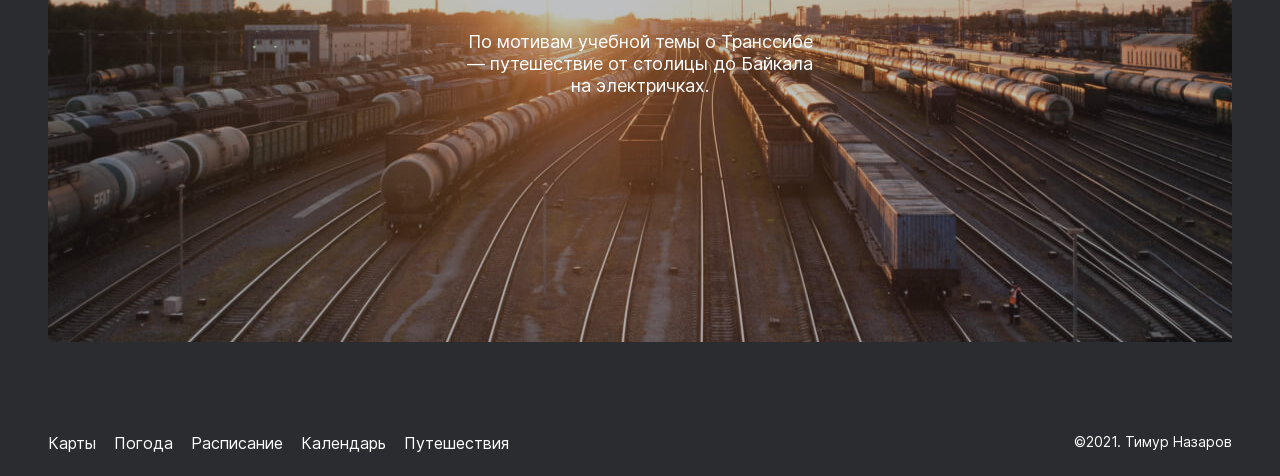
==== commit 2b9b0209: "Fonts added, unwanted scroll corrected, text heights removed" ====
--- a/index.html
+++ b/index.html
@@ -3,7 +3,7 @@
 
 <head>
   <meta charset="UTF-8">
-  <meta name="viewport" content="width=device-width, initial-scale=1, maximum-scale=1">
+  <meta name="viewport" content="width=device-width, initial-scale=1">
   <link rel="stylesheet" href="./pages/index.css">
   <title>Путешествия по России</title>
 </head>
@@ -18,17 +18,17 @@
       </div>
     </header>
 
-    <main class="content">
+    <main>
+
       <!--Lead-->
-
       <section class="lead">
         <h1 class="lead__title">Путешествия по России</h1>
         <p class="lead__subtitle">Настоящая страна не в выпусках новостей, а здесь.</p>
         <img src="./images/__image.svg" alt="Фото с картой" class="lead__image">
         <p class="lead__caption">Ваша полка – верхняя</p>
       </section>
+
       <!--Intro-->
-
       <section class="intro">
         <h2 class="intro__title">Чего мы там не видели?</h2>
         <p class="intro__text">По опросам ВЦИОМ, 95% россиян мечтают куда-нибудь поехать, но только 36% планируют
@@ -57,8 +57,8 @@
           </li>
         </ul>
       </section>
+
       <!--Photo Grid -->
-
       <section class="photo-grid">
         <img class="photo-grid__item" src="./images/photo-grid/photo-grid__1.jpg" alt="Фото природы России">
         <img class="photo-grid__item" src="./images/photo-grid/photo-grid__2.jpg" alt="Фото природы России">
@@ -73,9 +73,10 @@
         <img class="photo-grid__item" src="./images/photo-grid/photo-grid__11.jpg" alt="Фото природы России">
         <img class="photo-grid__item" src="./images/photo-grid/photo-grid__12.jpg" alt="Фото природы России">
       </section>
+
       <!--Places-->
-
       <section class="places">
+
         <!--Kurshskaya kosa-->
         <div class="place">
           <h3 class="place__title">Куршская коса</h3>
@@ -96,6 +97,7 @@
               прохладного моря.</p>
           </div>
         </div>
+
         <!--Kolskiy-->
         <div class="place">
           <h3 class="place__title">Кольский</h3>
@@ -117,6 +119,7 @@
               в Мурманск.</p>
           </div>
         </div>
+
         <!--Altay-->
         <div class="place">
           <h3 class="place__title">Алтай</h3>
@@ -136,13 +139,14 @@
               пасутся косули. И знаменитые манулы — тоже обитатели Алтайского края.</p>
           </div>
         </div>
+
         <!--ZImniy Baikal-->
         <div class="place">
           <h3 class="place__title">Зимний Байкал</h3>
           <div class="website">
             <p class="website__url-heading">URL</p>
             <a href="https://vk.com/baikalmile" class="website__link" target="_blank">https://vk.com/baikalmile</a>
-          </div >
+          </div>
           <img class="place__image" src="./images/places/places__winter-baikal.jpg" alt="Лед">
           <div class="place__paragraphs">
             <p class="place__text">Всем известен Байкал как крупнейшее озеро
@@ -156,6 +160,7 @@
               «Байкальская миля» был поставлен мировой рекорд — 197.011 км/ч.</p>
           </div>
         </div>
+
         <!--Karelia-->
         <div class="place">
           <h3 class="place__title">Карелия</h3>
@@ -182,7 +187,6 @@
             электричках.</p>
         </a>
       </section>
-
     </main>
     <!--Footer-->
     <footer class="footer">
--- a/pages/index.css
+++ b/pages/index.css
@@ -7,9 +7,6 @@
 @import url(../blocks/header/__logo/header__logo.css);
 @import url(../blocks/header/__links/header__links.css);
 @import url(../blocks/header/__lang-link/header__lang-link.css);
-
-/*content styles import*/
-@import url(../blocks/content/content.css);
 
 /*lead styles import*/
 @import url(../blocks/lead/lead.css);
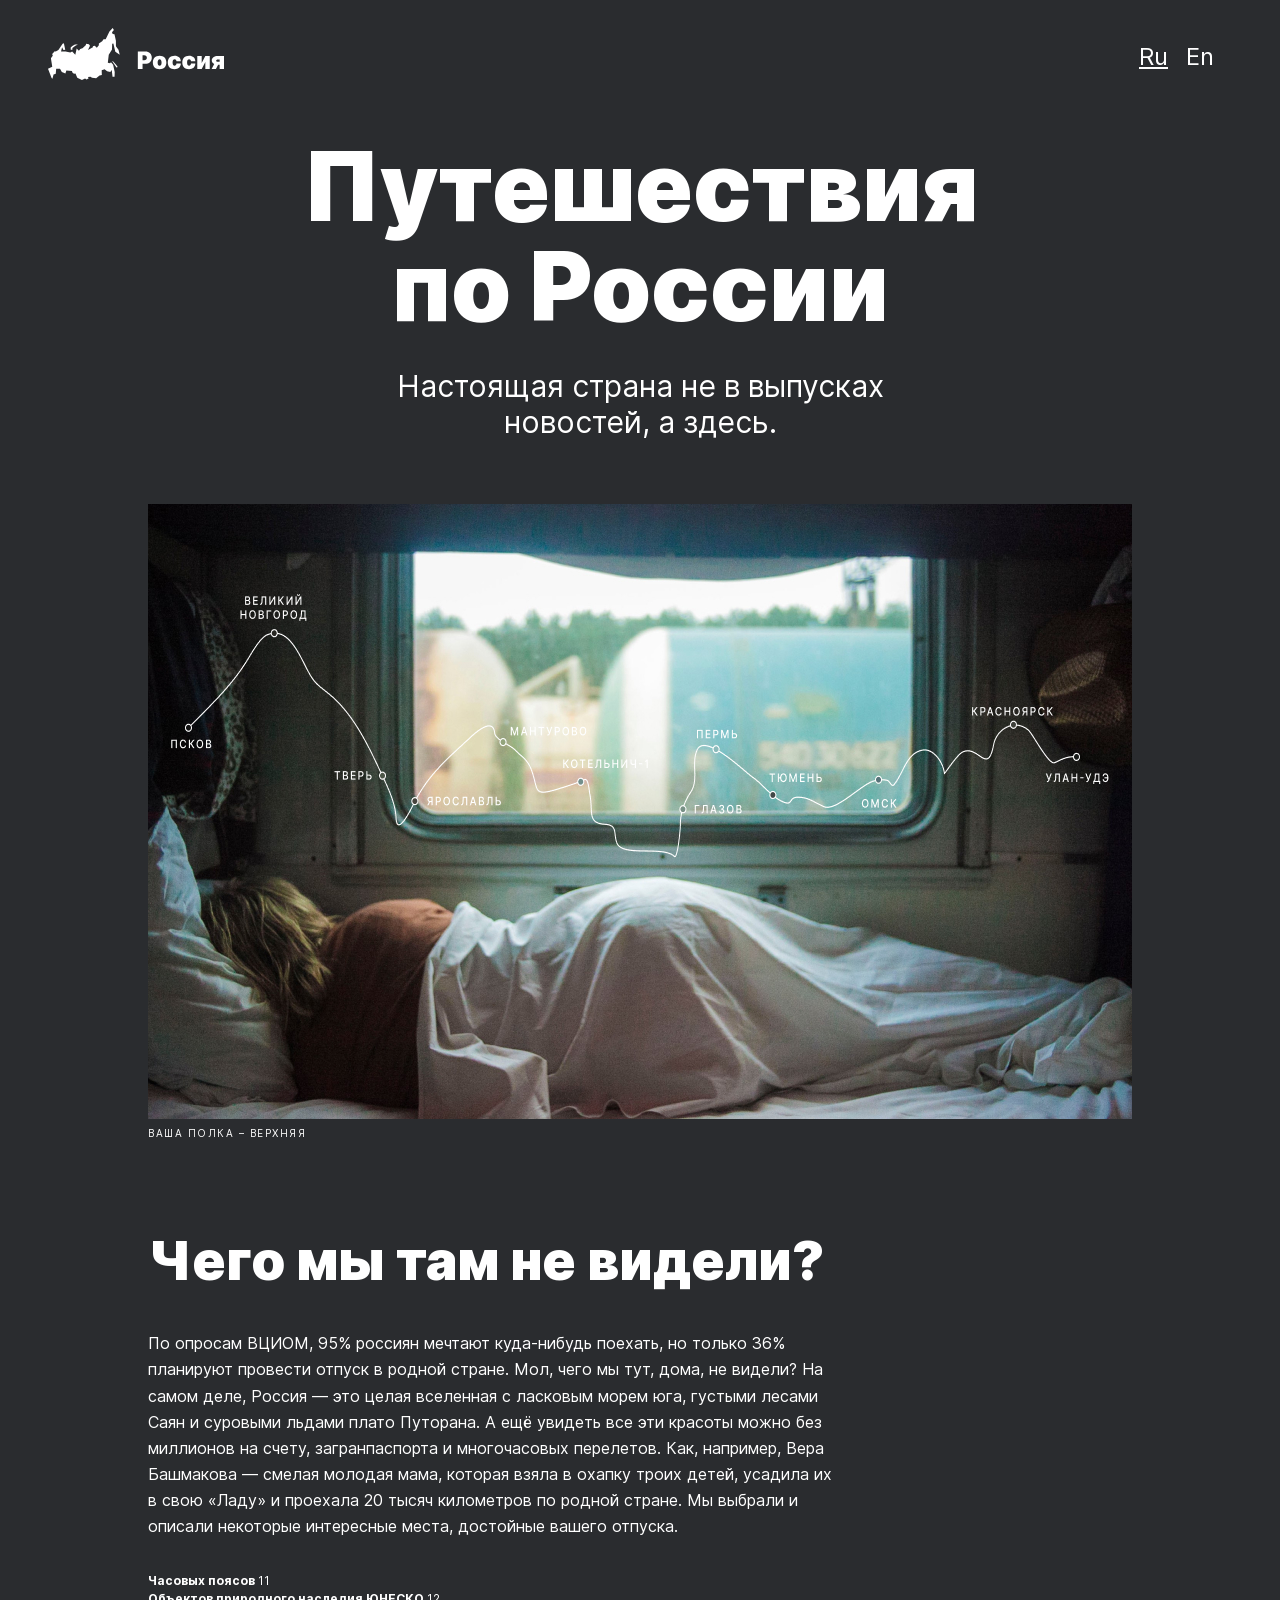
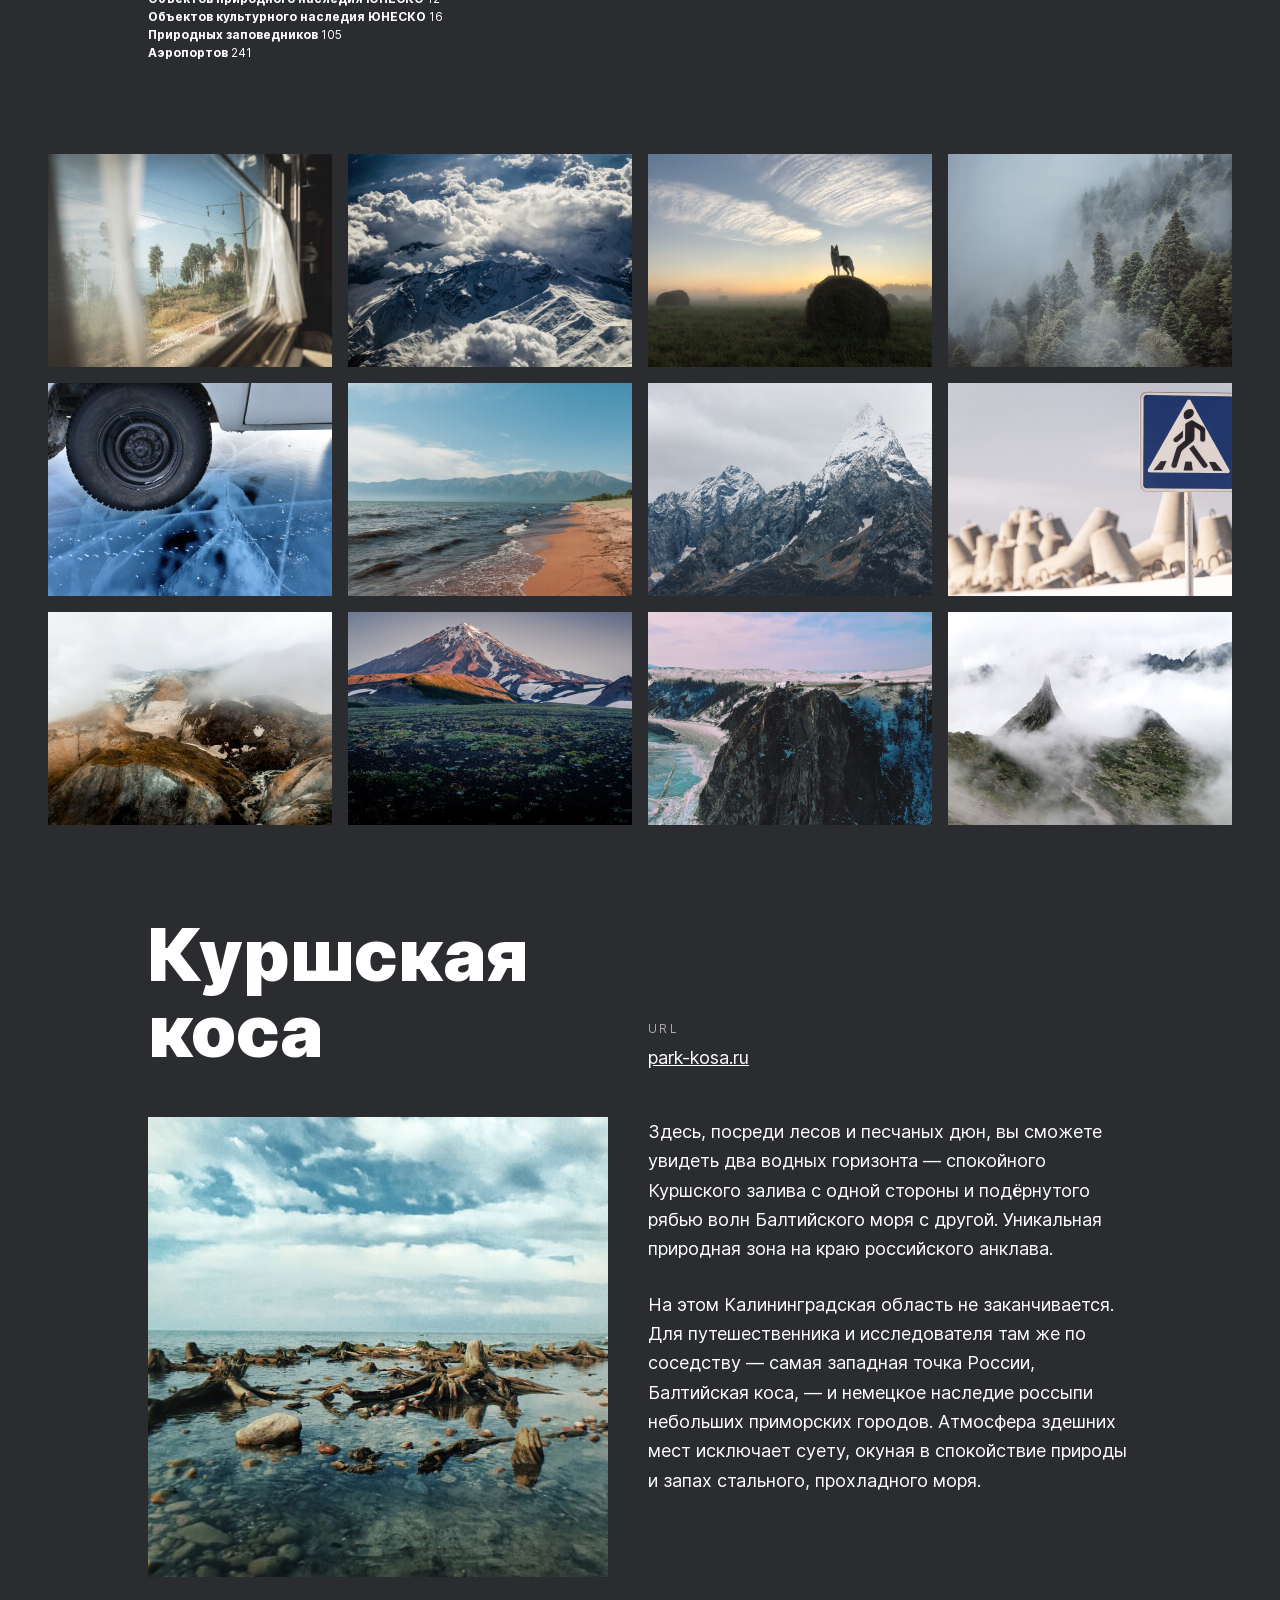
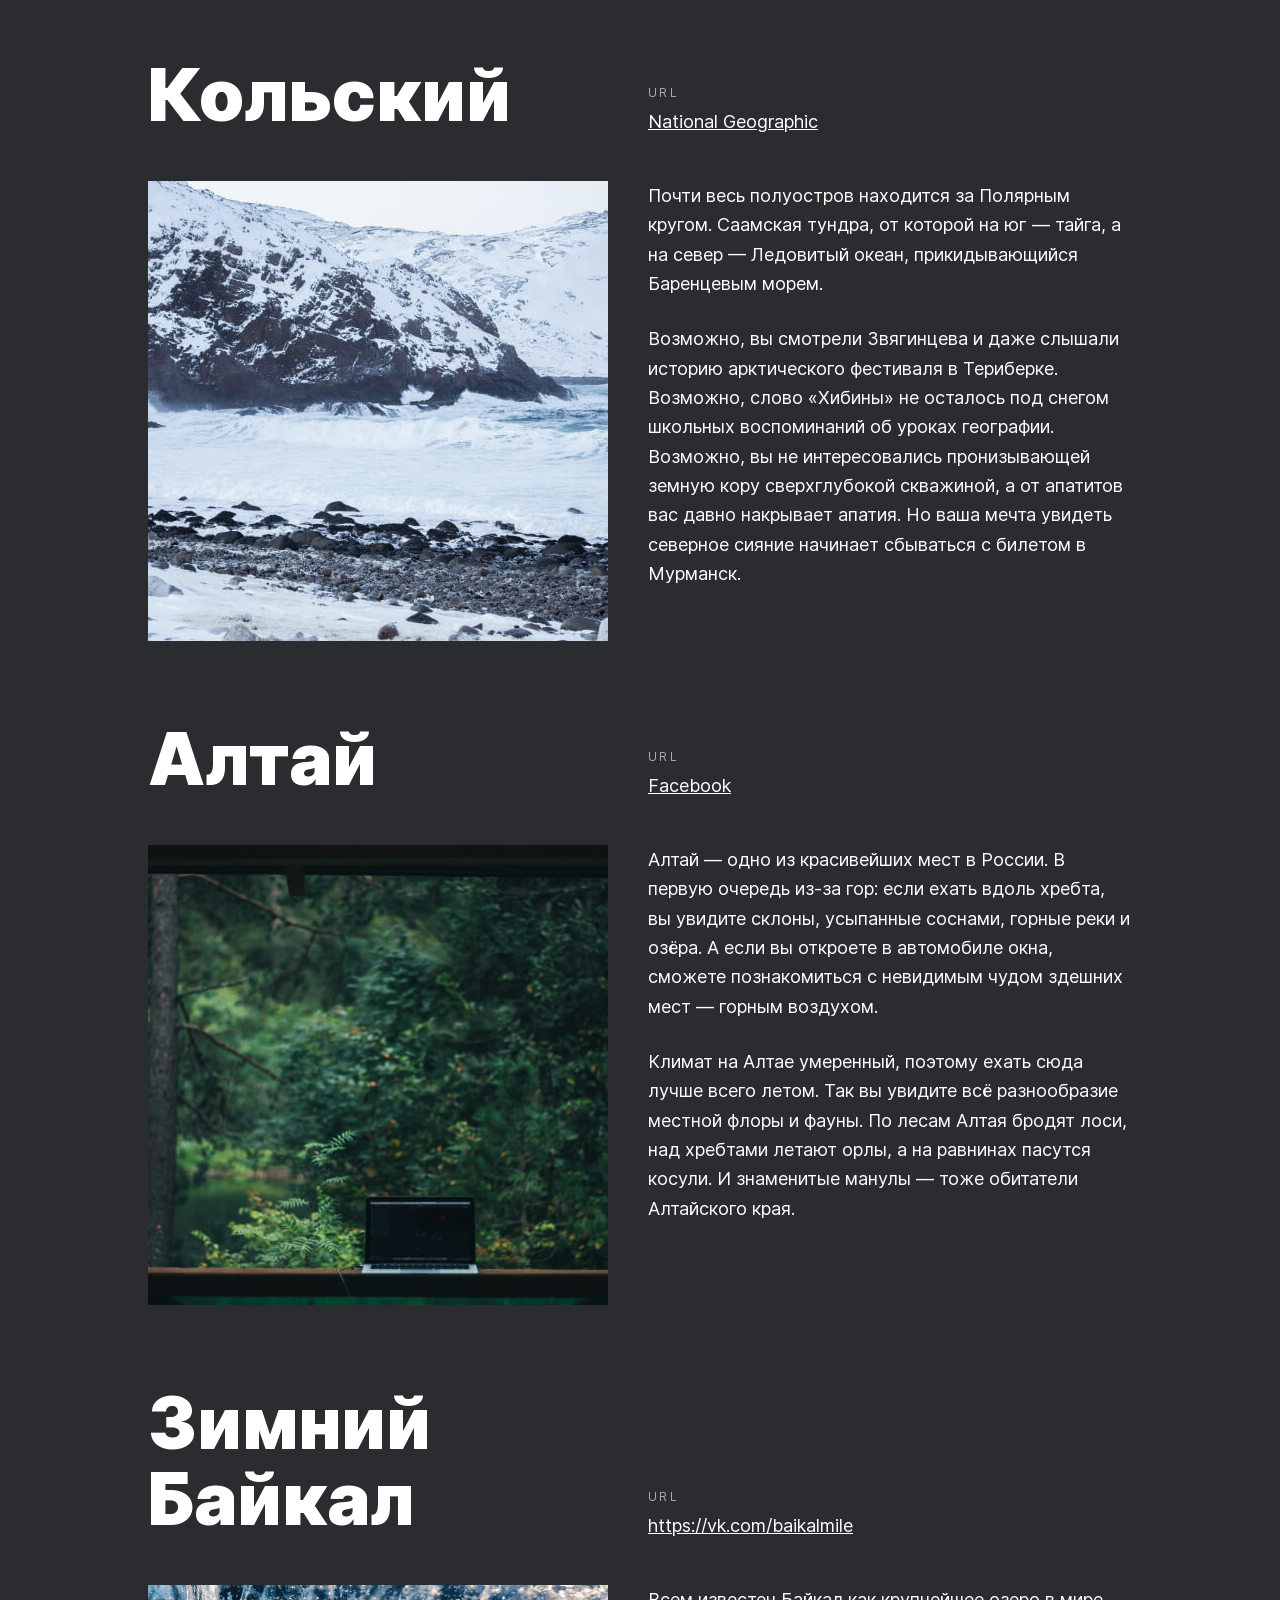
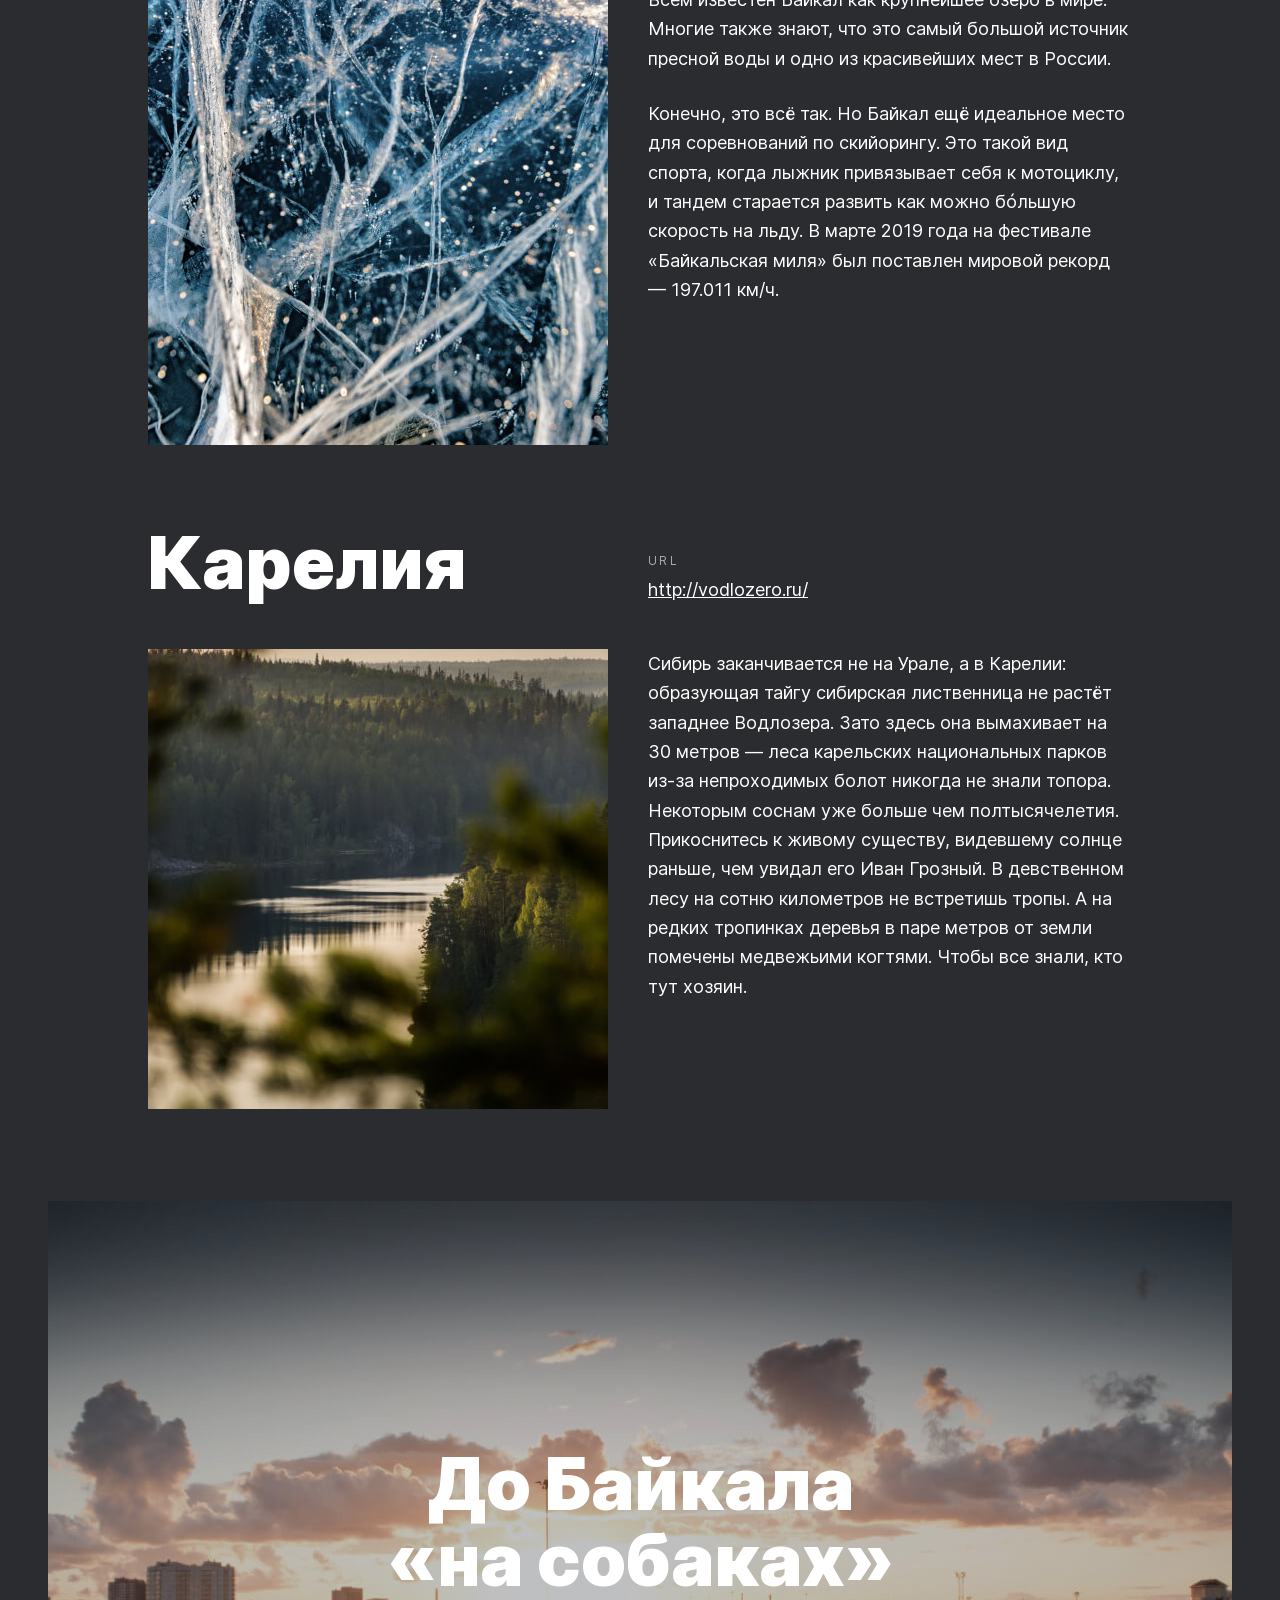
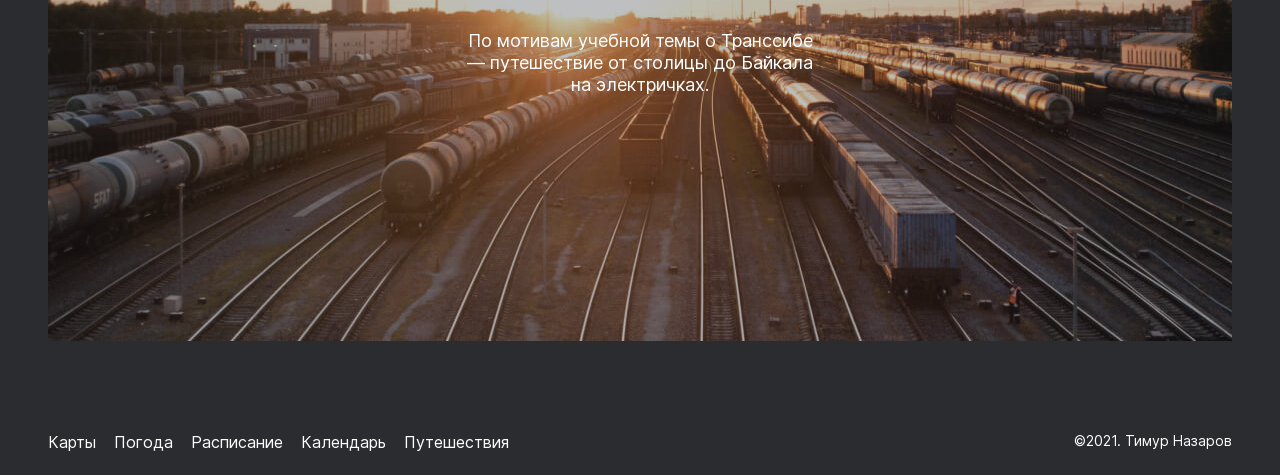
==== commit e5e98f6c: "first attempt" ====
--- a/index.html
+++ b/index.html
@@ -13,7 +13,7 @@
     <header class="header">
       <img class="header__logo" src="./images/__logo.svg" alt="логотип">
       <div class="header__links">
-        <a href="#" class="header__lang-link">Ru</a>
+        <a href="#" class="header__lang-link header__lang-link_selected">Ru</a>
         <a href="#" class="header__lang-link">En</a>
       </div>
     </header>
@@ -24,8 +24,10 @@
       <section class="lead">
         <h1 class="lead__title">Путешествия по России</h1>
         <p class="lead__subtitle">Настоящая страна не в выпусках новостей, а здесь.</p>
-        <img src="./images/__image.svg" alt="Фото с картой" class="lead__image">
-        <p class="lead__caption">Ваша полка – верхняя</p>
+        <figure class="lead__container">
+          <img src="./images/image.jpg" alt="Фото с картой" class="lead__image">
+          <figcaption class="lead__caption">Ваша полка – верхняя</figcaption>
+        </figure>
       </section>
 
       <!--Intro-->
--- a/pages/index.css
+++ b/pages/index.css
@@ -1,17 +1,19 @@
 @import url(../vendor/normalize.css);
+@import url(../vendor/fonts/fonts.css);
 @import url(../blocks/page/page.css);
-@import url(../vendor/fonts/fonts.css);
 
 /*header styles import*/
 @import url(../blocks/header/header.css);
 @import url(../blocks/header/__logo/header__logo.css);
 @import url(../blocks/header/__links/header__links.css);
 @import url(../blocks/header/__lang-link/header__lang-link.css);
+@import url(../blocks/header/__lang-link/_selected/header__lang-link_selected.css);
 
 /*lead styles import*/
 @import url(../blocks/lead/lead.css);
 @import url(../blocks/lead/__title/lead__title.css);
 @import url(../blocks/lead/__subtitle/lead__subtitle.css);
+@import url(../blocks/lead/__container/lead__container.css);
 @import url(../blocks/lead/__image/lead__image.css);
 @import url(../blocks/lead/__caption/lead__caption.css);
 
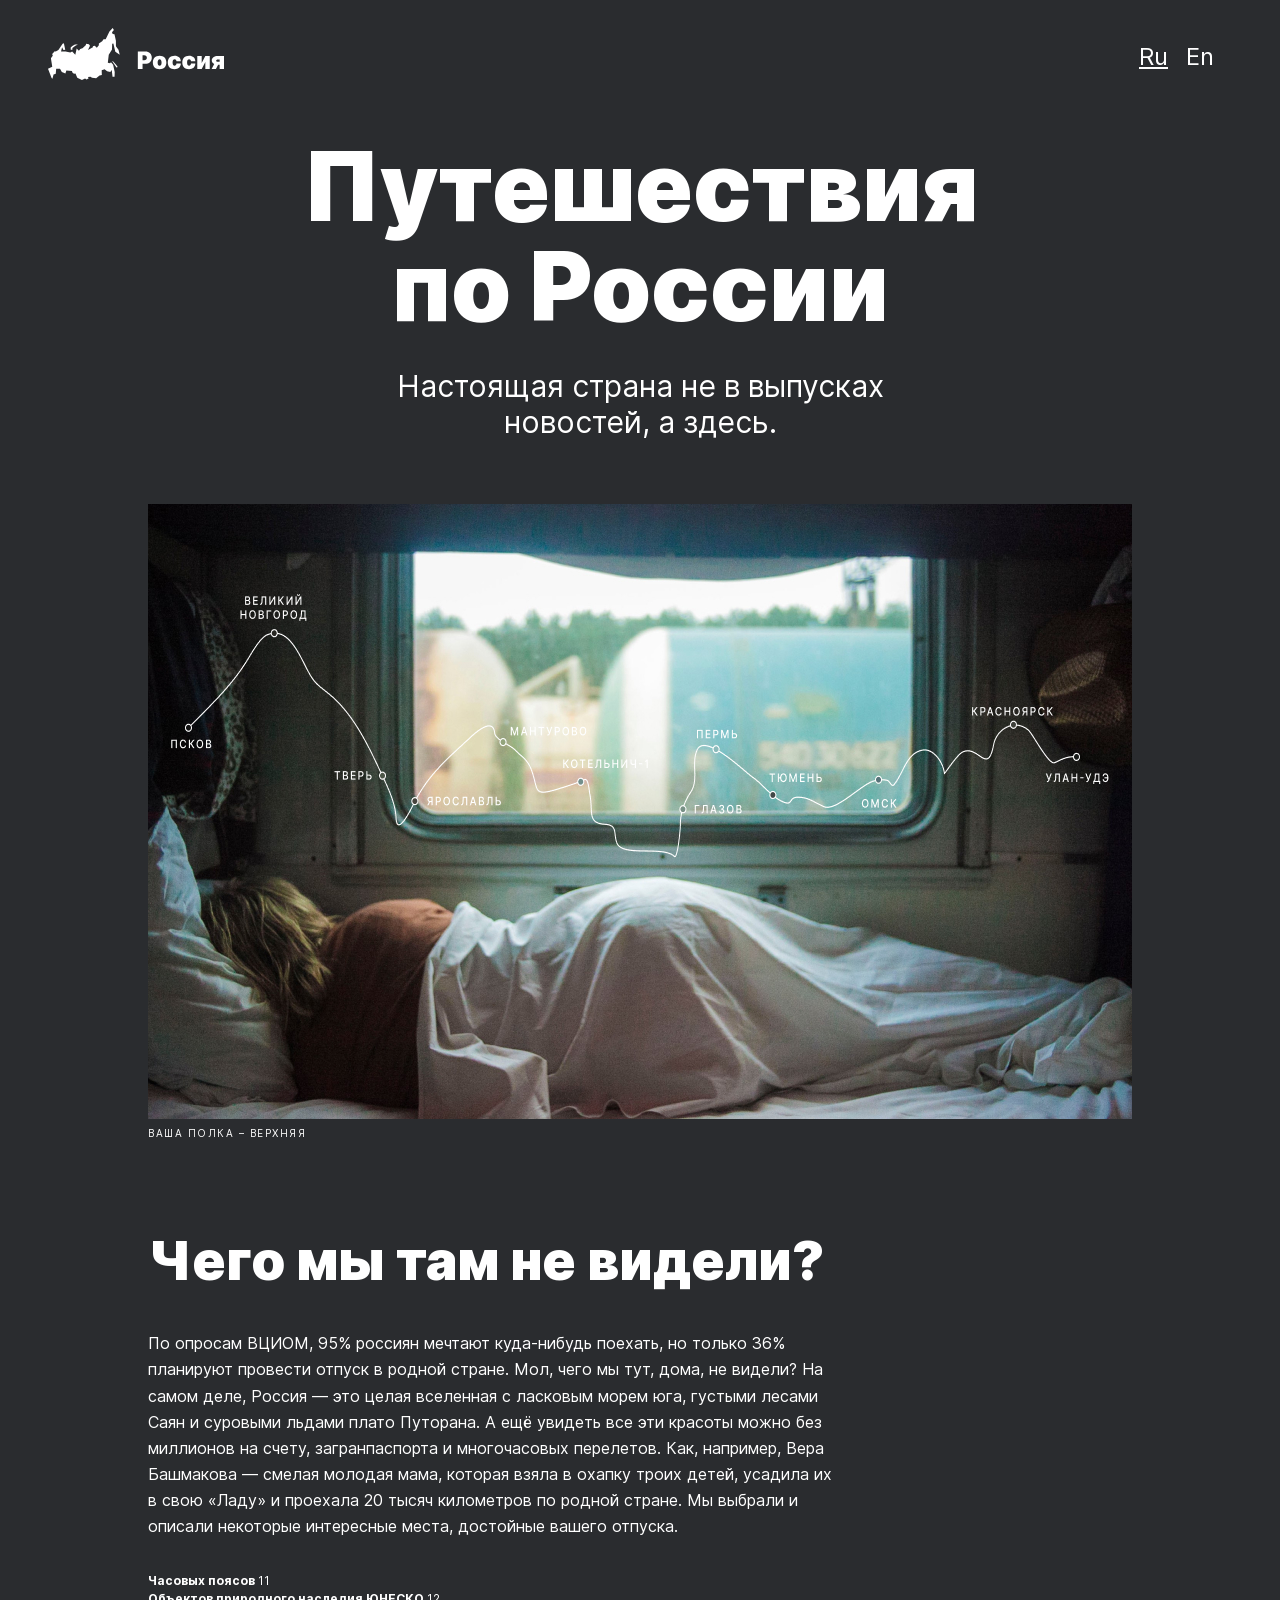
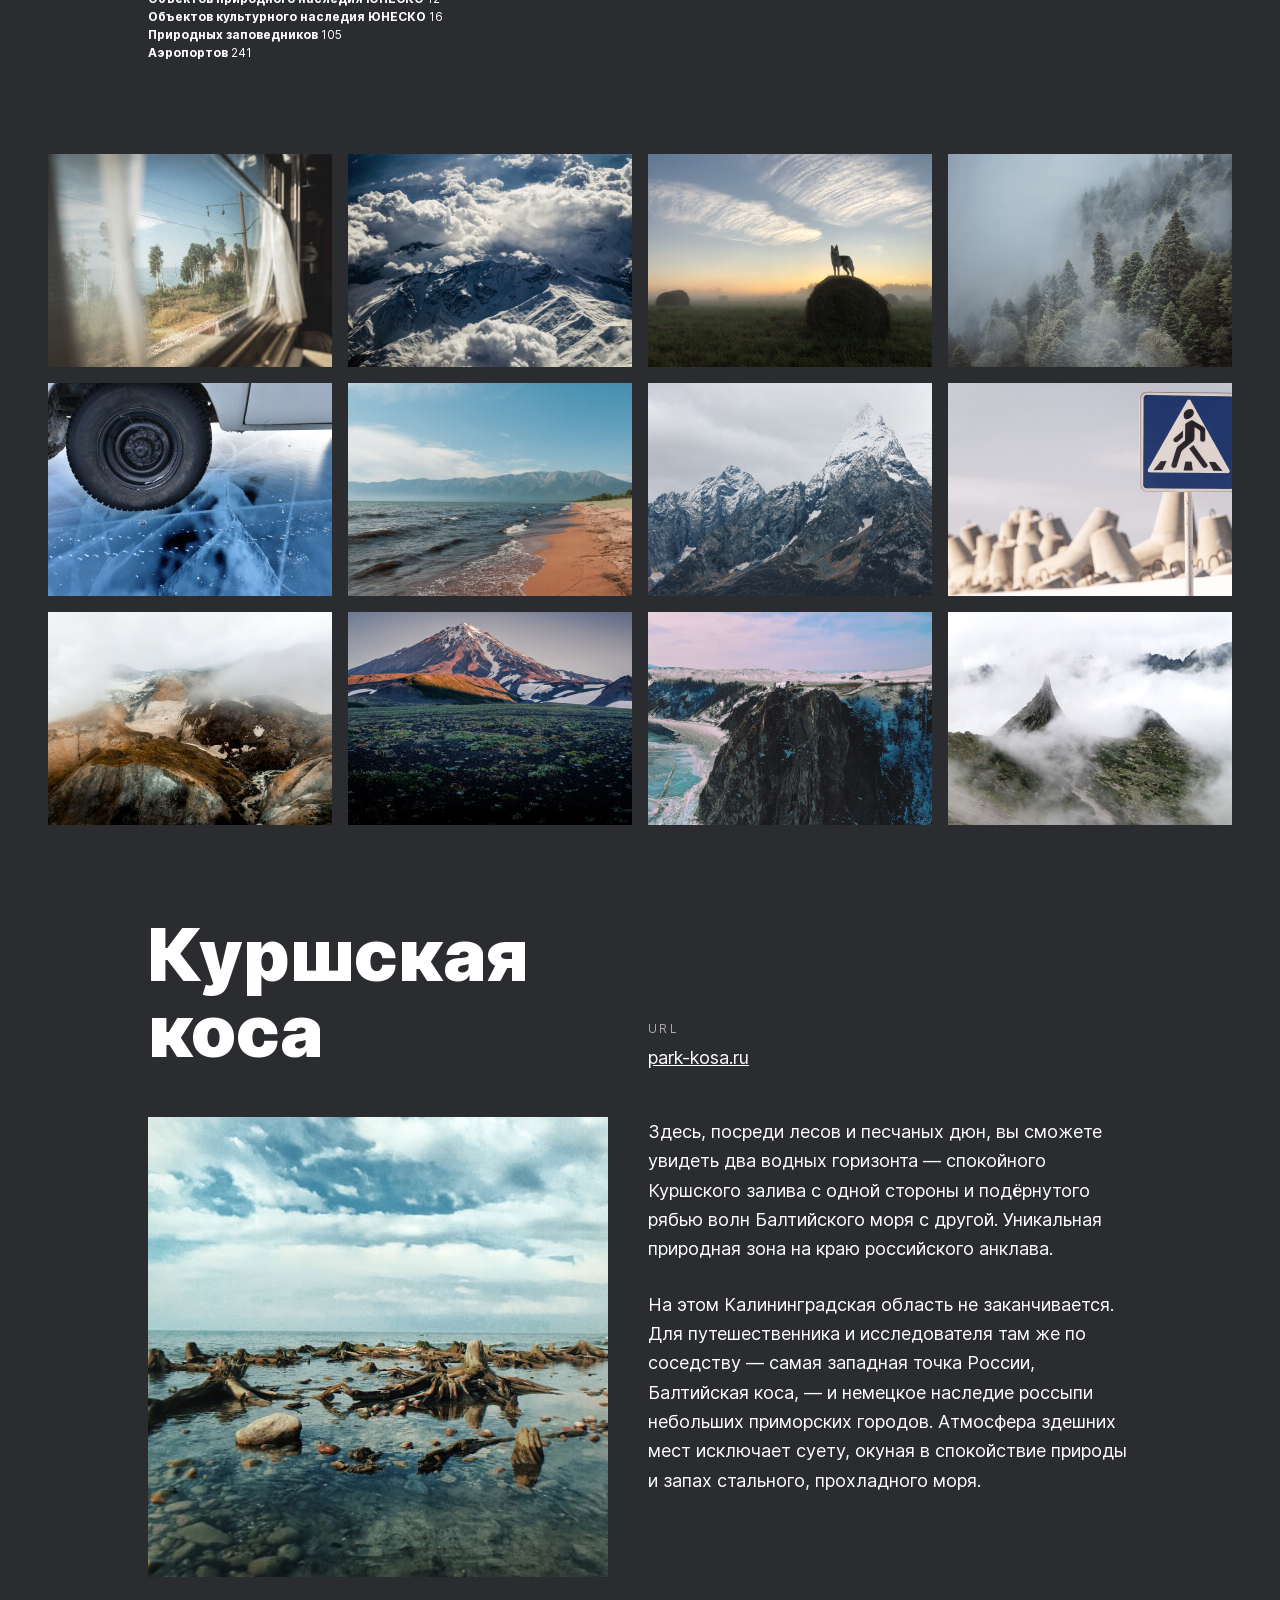
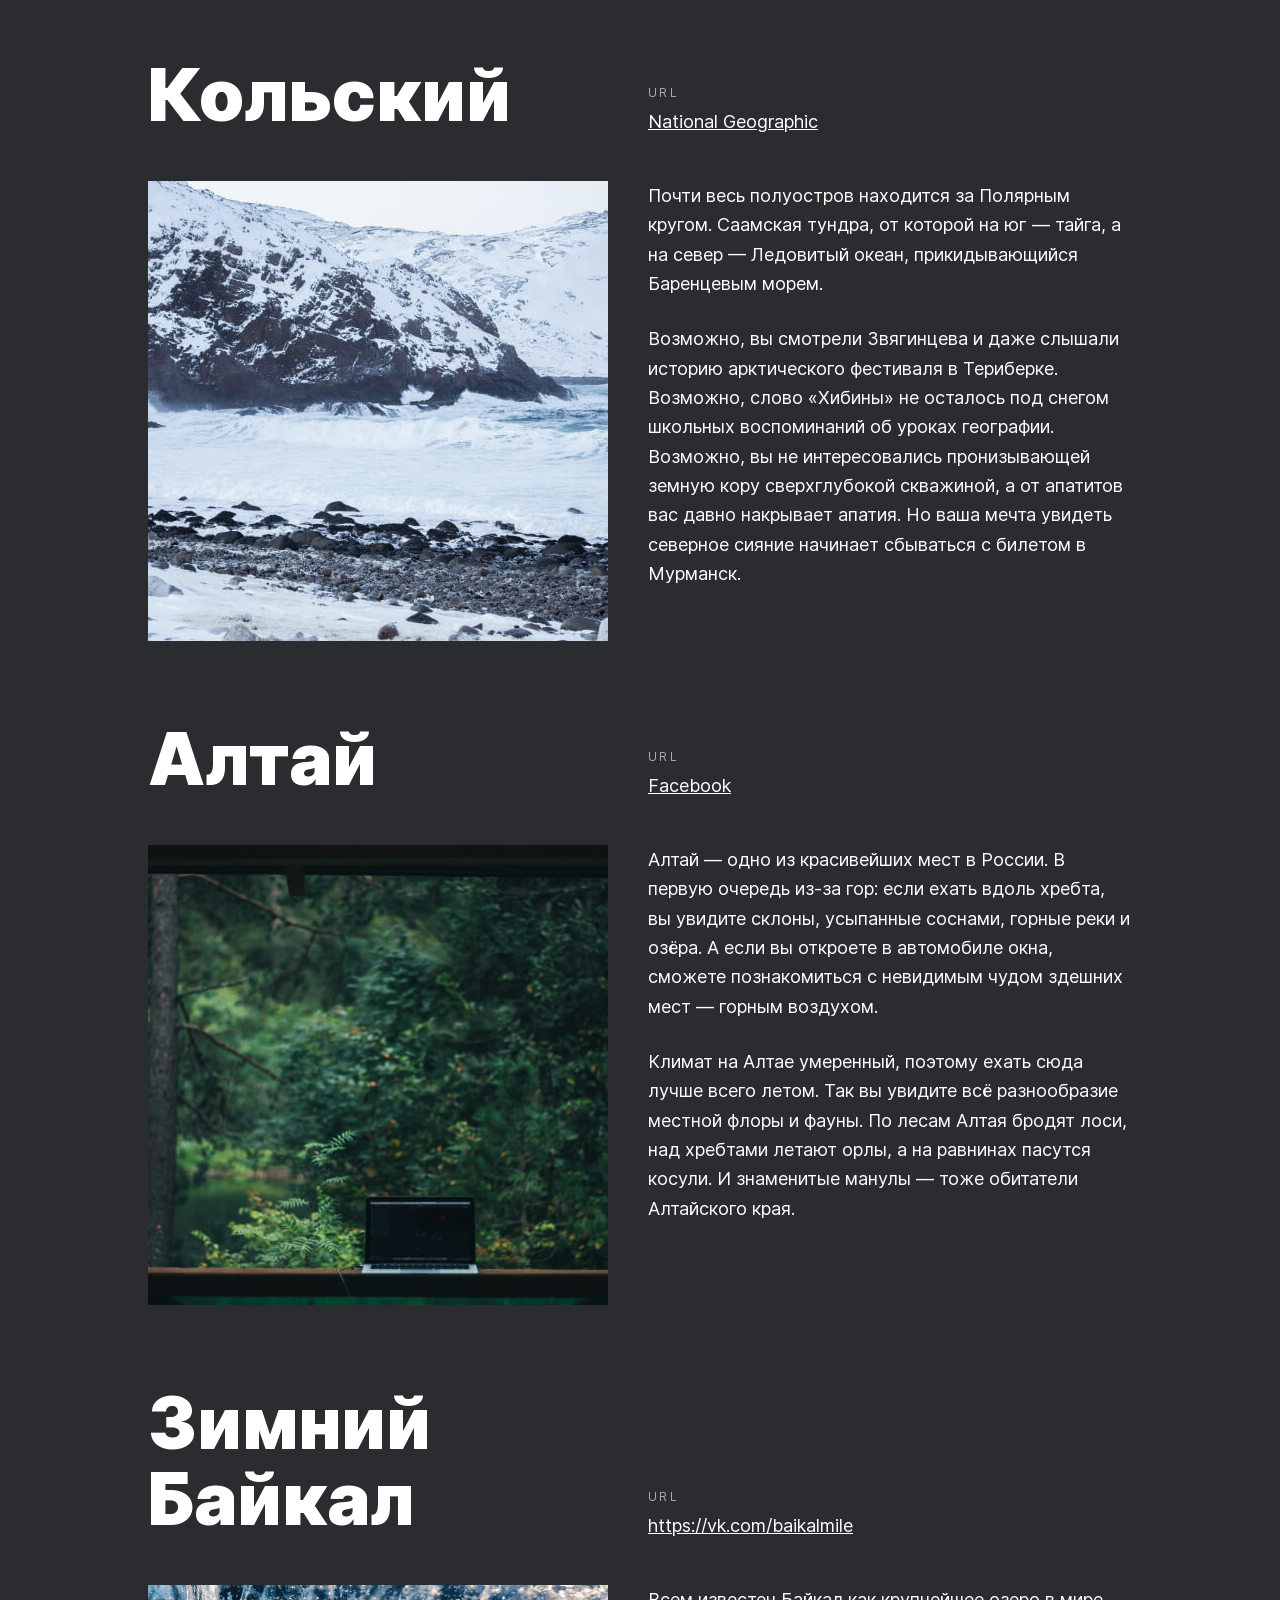
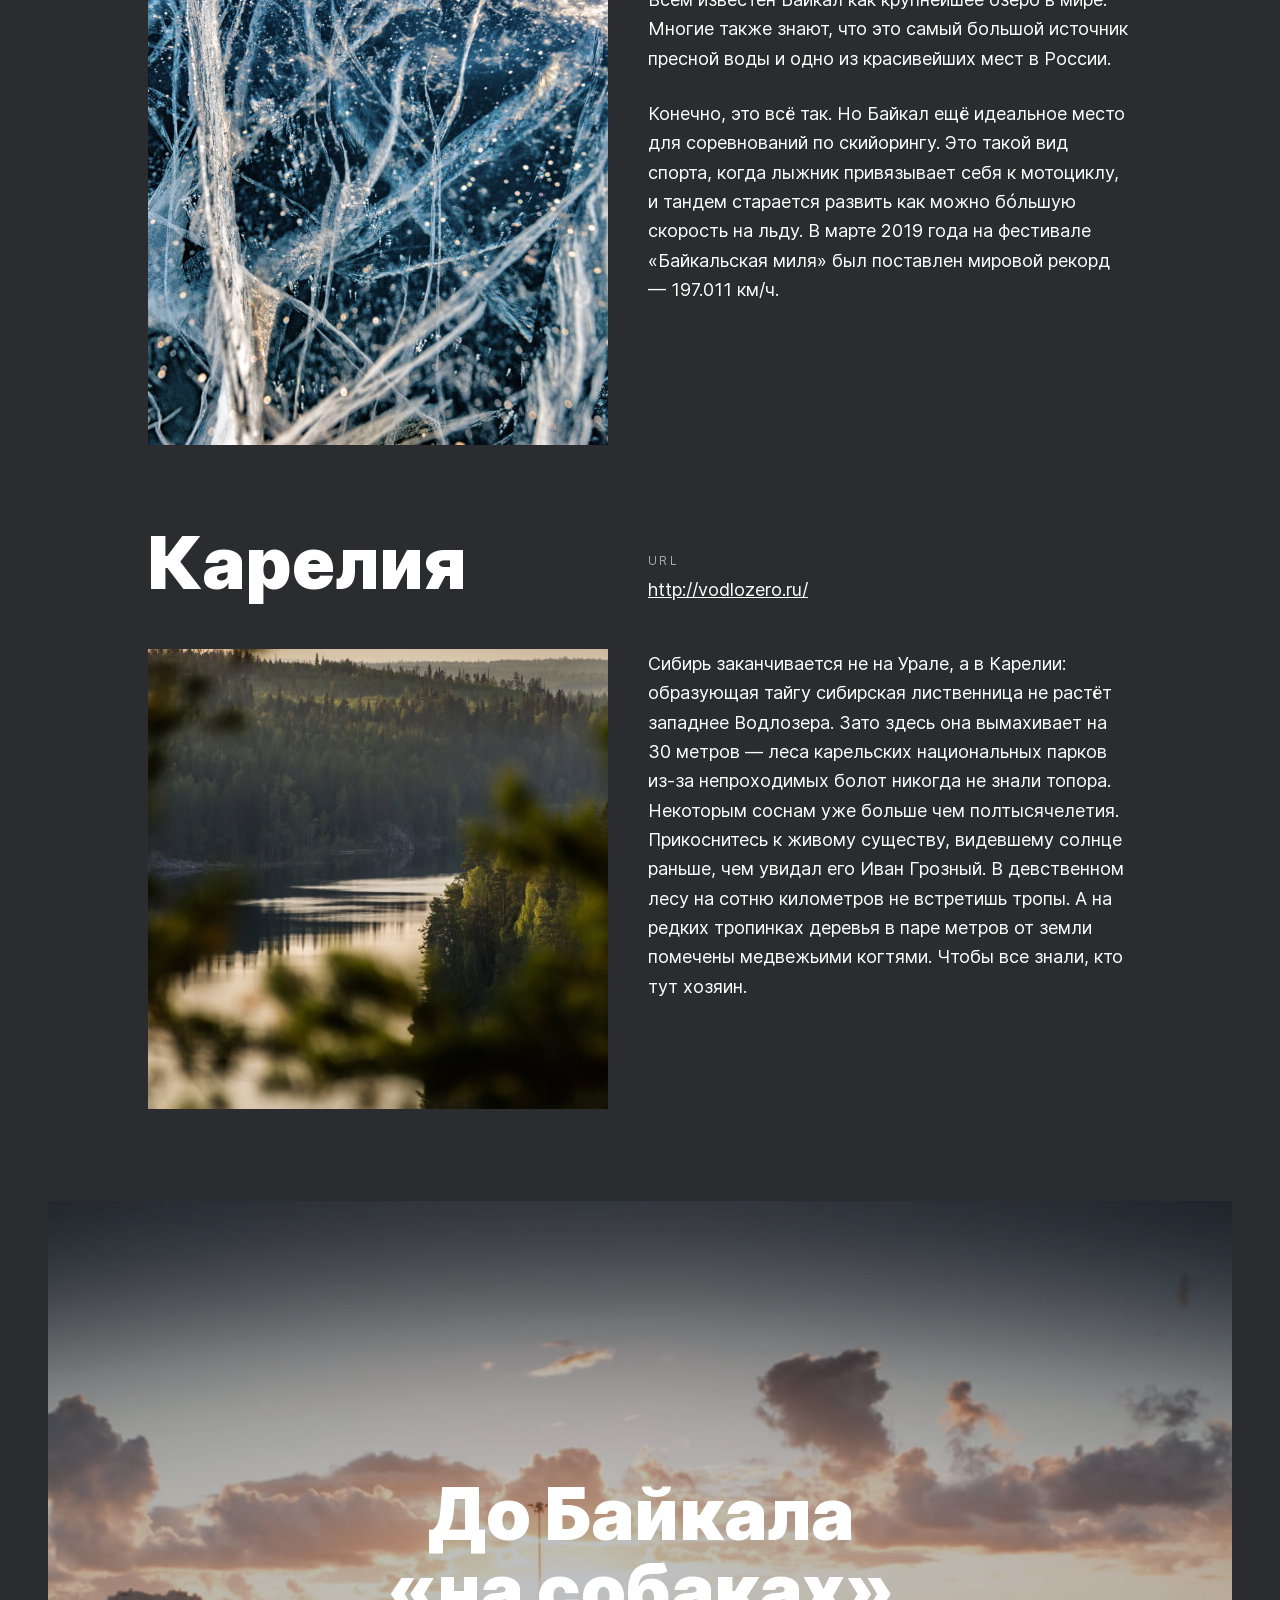
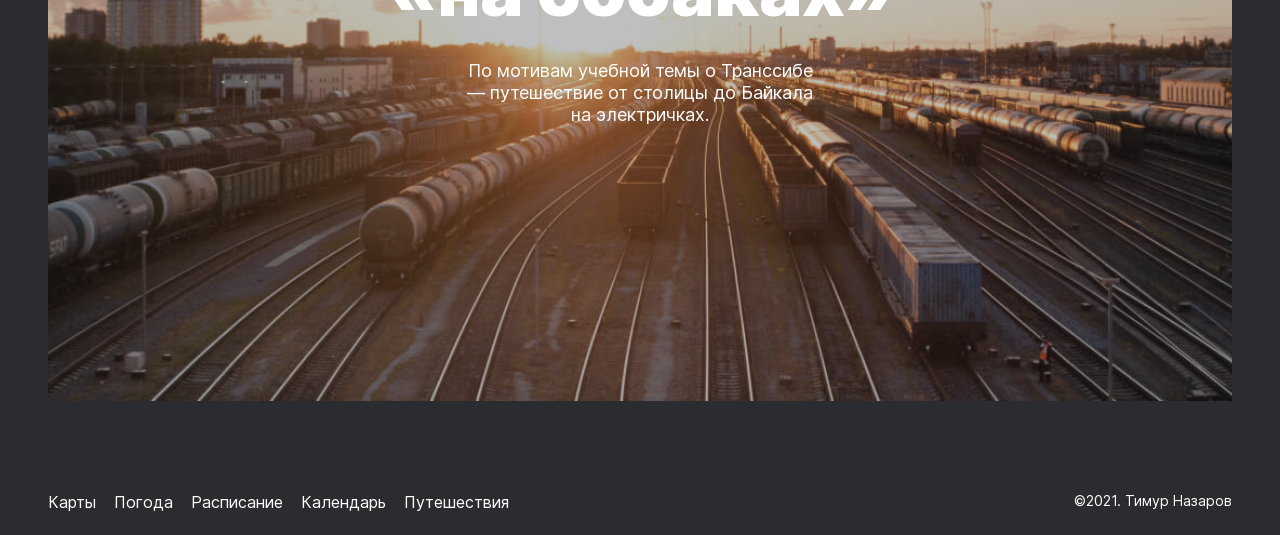
==== commit c4b75f1f: "Fixed errors" ====
--- a/index.html
+++ b/index.html
@@ -18,7 +18,7 @@
       </div>
     </header>
 
-    <main>
+    <main class="content">
 
       <!--Lead-->
       <section class="lead">
@@ -40,50 +40,40 @@
           смелая молодая мама, которая взяла в охапку троих детей, усадила их в свою «Ладу» и проехала 20 тысяч
           километров по родной стране. Мы выбрали и описали некоторые интересные места, достойные вашего отпуска.</p>
         <ul class="intro__list">
-          <li>
-            <p class="intro__list-item">Часовых поясов <span class="intro__list-number">11</span></p>
+          <li class="intro__list-item">Часовых поясов <span class="intro__list-number">11</span></li>
+          <li class="intro__list-item">Объектов природного наследия ЮНЕСКО <span class="intro__list-number">12</span>
           </li>
-          <li>
-            <p class="intro__list-item">Объектов природного наследия ЮНЕСКО <span class="intro__list-number">12</span>
-            </p>
+          <li class="intro__list-item">Объектов культурного наследия ЮНЕСКО <span class="intro__list-number">16</span>
           </li>
-          <li>
-            <p class="intro__list-item">Объектов культурного наследия ЮНЕСКО <span class="intro__list-number">16</span>
-            </p>
-          </li>
-          <li>
-            <p class="intro__list-item">Природных заповедников <span class="intro__list-number">105</span></p>
-          </li>
-          <li>
-            <p class="intro__list-item">Аэропортов <span class="intro__list-number">241</span></p>
-          </li>
+          <li class="intro__list-item">Природных заповедников <span class="intro__list-number">105</span></li>
+          <li class="intro__list-item">Аэропортов <span class="intro__list-number">241</span></li>
         </ul>
       </section>
 
       <!--Photo Grid -->
       <section class="photo-grid">
-        <img class="photo-grid__item" src="./images/photo-grid/photo-grid__1.jpg" alt="Фото природы России">
-        <img class="photo-grid__item" src="./images/photo-grid/photo-grid__2.jpg" alt="Фото природы России">
-        <img class="photo-grid__item" src="./images/photo-grid/photo-grid__3.jpg" alt="Фото природы России">
-        <img class="photo-grid__item" src="./images/photo-grid/photo-grid__4.jpg" alt="Фото природы России">
-        <img class="photo-grid__item" src="./images/photo-grid/photo-grid__5.jpg" alt="Фото природы России">
-        <img class="photo-grid__item" src="./images/photo-grid/photo-grid__6.jpg" alt="Фото природы России">
-        <img class="photo-grid__item" src="./images/photo-grid/photo-grid__7.jpg" alt="Фото природы России">
-        <img class="photo-grid__item" src="./images/photo-grid/photo-grid__8.jpg" alt="Фото природы России">
-        <img class="photo-grid__item" src="./images/photo-grid/photo-grid__9.jpg" alt="Фото природы России">
-        <img class="photo-grid__item" src="./images/photo-grid/photo-grid__10.jpg" alt="Фото природы России">
-        <img class="photo-grid__item" src="./images/photo-grid/photo-grid__11.jpg" alt="Фото природы России">
-        <img class="photo-grid__item" src="./images/photo-grid/photo-grid__12.jpg" alt="Фото природы России">
+        <img class="photo-grid__item" src="./images/photo-grid/photo-grid__1.jpg" alt="Фото из окна купе">
+        <img class="photo-grid__item" src="./images/photo-grid/photo-grid__2.jpg" alt="Фото гор">
+        <img class="photo-grid__item" src="./images/photo-grid/photo-grid__3.jpg" alt="Фото волка в поле">
+        <img class="photo-grid__item" src="./images/photo-grid/photo-grid__4.jpg" alt="Фото леса в тумане">
+        <img class="photo-grid__item" src="./images/photo-grid/photo-grid__5.jpg" alt="Фото колеса на льду">
+        <img class="photo-grid__item" src="./images/photo-grid/photo-grid__6.jpg" alt="Фото пляжа">
+        <img class="photo-grid__item" src="./images/photo-grid/photo-grid__7.jpg" alt="Фото горы">
+        <img class="photo-grid__item" src="./images/photo-grid/photo-grid__8.jpg" alt="Фото дорожного знака">
+        <img class="photo-grid__item" src="./images/photo-grid/photo-grid__9.jpg" alt="Фото холмов в тумане">
+        <img class="photo-grid__item" src="./images/photo-grid/photo-grid__10.jpg" alt="Фото вулкана">
+        <img class="photo-grid__item" src="./images/photo-grid/photo-grid__11.jpg" alt="Фото скалы зимой">
+        <img class="photo-grid__item" src="./images/photo-grid/photo-grid__12.jpg" alt="Фото гор в тумане">
       </section>
 
       <!--Places-->
       <section class="places">
 
         <!--Kurshskaya kosa-->
-        <div class="place">
+        <article class="place">
           <h3 class="place__title">Куршская коса</h3>
           <div class="website">
-            <p class="website__url-heading">URL</p>
+            <p class="website__url-heading">url</p>
             <a href="http://park-kosa.ru" class="website__link" target="_blank">park-kosa.ru</a>
           </div>
           <img class="place__image" src="./images/places/places__kurshskaya-kosa.jpg" alt="Куршская коса">
@@ -98,10 +88,10 @@
               стального,
               прохладного моря.</p>
           </div>
-        </div>
+        </article>
 
         <!--Kolskiy-->
-        <div class="place">
+        <article class="place">
           <h3 class="place__title">Кольский</h3>
           <div class="website">
             <p class="website__url-heading">URL</p>
@@ -120,10 +110,10 @@
               накрывает апатия. Но ваша мечта увидеть северное сияние начинает сбываться с билетом
               в Мурманск.</p>
           </div>
-        </div>
+        </article>
 
         <!--Altay-->
-        <div class="place">
+        <article class="place">
           <h3 class="place__title">Алтай</h3>
           <div class="website">
             <p class="website__url-heading">URL</p>
@@ -140,10 +130,10 @@
               разнообразие местной флоры и фауны. По лесам Алтая бродят лоси, над хребтами летают орлы, а на равнинах
               пасутся косули. И знаменитые манулы — тоже обитатели Алтайского края.</p>
           </div>
-        </div>
+        </article>
 
         <!--ZImniy Baikal-->
-        <div class="place">
+        <article class="place">
           <h3 class="place__title">Зимний Байкал</h3>
           <div class="website">
             <p class="website__url-heading">URL</p>
@@ -161,10 +151,10 @@
               к мотоциклу, и тандем старается развить как можно бóльшую скорость на льду. В марте 2019 года на фестивале
               «Байкальская миля» был поставлен мировой рекорд — 197.011 км/ч.</p>
           </div>
-        </div>
+        </article>
 
         <!--Karelia-->
-        <div class="place">
+        <article class="place">
           <h3 class="place__title">Карелия</h3>
           <div class="website">
             <p class="website__url-heading">URL</p>
@@ -179,7 +169,7 @@
               В девственном лесу на сотню километров не встретишь тропы. А на редких тропинках деревья
               в паре метров от земли помечены медвежьими когтями. Чтобы все знали, кто тут хозяин.</p>
           </div>
-        </div>
+        </article>
       </section>
       <!--Cover-->
       <section class="cover">
@@ -192,13 +182,15 @@
     </main>
     <!--Footer-->
     <footer class="footer">
-      <ul class="footer__links">
-        <li><a href="https://yandex.ru/maps" class="footer__link" target="_blank">Карты</a></li>
-        <li><a href="https://yandex.ru/pogoda" class="footer__link" target="_blank">Погода</a></li>
-        <li><a href="https://rasp.yandex.ru" class="footer__link" target="_blank">Расписание</a></li>
-        <li><a href="https://calendar.yandex.ru" class="footer__link" target="_blank">Календарь</a></li>
-        <li><a href="https://travel.yandex.ru" class="footer__link" target="_blank">Путешествия</a></li>
-      </ul>
+      <nav>
+        <ul class="footer__links">
+          <li><a href="https://yandex.ru/maps" class="footer__link" target="_blank">Карты</a></li>
+          <li><a href="https://yandex.ru/pogoda" class="footer__link" target="_blank">Погода</a></li>
+          <li><a href="https://rasp.yandex.ru" class="footer__link" target="_blank">Расписание</a></li>
+          <li><a href="https://calendar.yandex.ru" class="footer__link" target="_blank">Календарь</a></li>
+          <li><a href="https://travel.yandex.ru" class="footer__link" target="_blank">Путешествия</a></li>
+        </ul>
+      </nav>
       <p class="footer__copyright">&copy;2021. Тимур Назаров</p>
     </footer>
 
--- a/pages/index.css
+++ b/pages/index.css
@@ -1,35 +1,35 @@
 @import url(../vendor/normalize.css);
 @import url(../vendor/fonts/fonts.css);
 @import url(../blocks/page/page.css);
+/*header styles import*/
 
-/*header styles import*/
 @import url(../blocks/header/header.css);
 @import url(../blocks/header/__logo/header__logo.css);
 @import url(../blocks/header/__links/header__links.css);
 @import url(../blocks/header/__lang-link/header__lang-link.css);
 @import url(../blocks/header/__lang-link/_selected/header__lang-link_selected.css);
+/*lead styles import*/
 
-/*lead styles import*/
 @import url(../blocks/lead/lead.css);
 @import url(../blocks/lead/__title/lead__title.css);
 @import url(../blocks/lead/__subtitle/lead__subtitle.css);
 @import url(../blocks/lead/__container/lead__container.css);
 @import url(../blocks/lead/__image/lead__image.css);
 @import url(../blocks/lead/__caption/lead__caption.css);
+/*intro styles import*/
 
-/*intro styles import*/
 @import url(../blocks/intro/intro.css);
 @import url(../blocks/intro/__title/intro__title.css);
 @import url(../blocks/intro/__text/intro__text.css);
 @import url(../blocks/intro/__list/intro__list.css);
 @import url(../blocks/intro/__list-item/intro__list-item.css);
 @import url(../blocks/intro/__list-number/intro__list-number.css);
+/*photo-grid styles import*/
 
-/*photo-grid styles import*/
 @import url(../blocks/photo-grid/photo-grid.css);
 @import url(../blocks/photo-grid/__item/photo-grid__item.css);
+/*places styles import*/
 
-/*places styles import*/
 @import url(../blocks/places/places.css);
 @import url(../blocks/website/website.css);
 @import url(../blocks/website/__url-heading/website__url-heading.css);
@@ -39,14 +39,14 @@
 @import url(../blocks/place/__image/place__image.css);
 @import url(../blocks/place/__paragraphs/place__paragraphs.css);
 @import url(../blocks/place/__text/place__text.css);
+/*cover styles import*/
 
-/*cover styles import*/
 @import url(../blocks/cover/cover.css);
 @import url(../blocks/cover/__link/cover__link.css);
 @import url(../blocks/cover/__title/cover__title.css);
 @import url(../blocks/cover/__subtitle/cover__subtitle.css);
+/*footer styles import*/
 
-/*footer styles import*/
 @import url(../blocks/footer/footer.css);
 @import url(../blocks/footer/__links/footer__links.css);
 @import url(../blocks/footer/__link/footer__link.css);
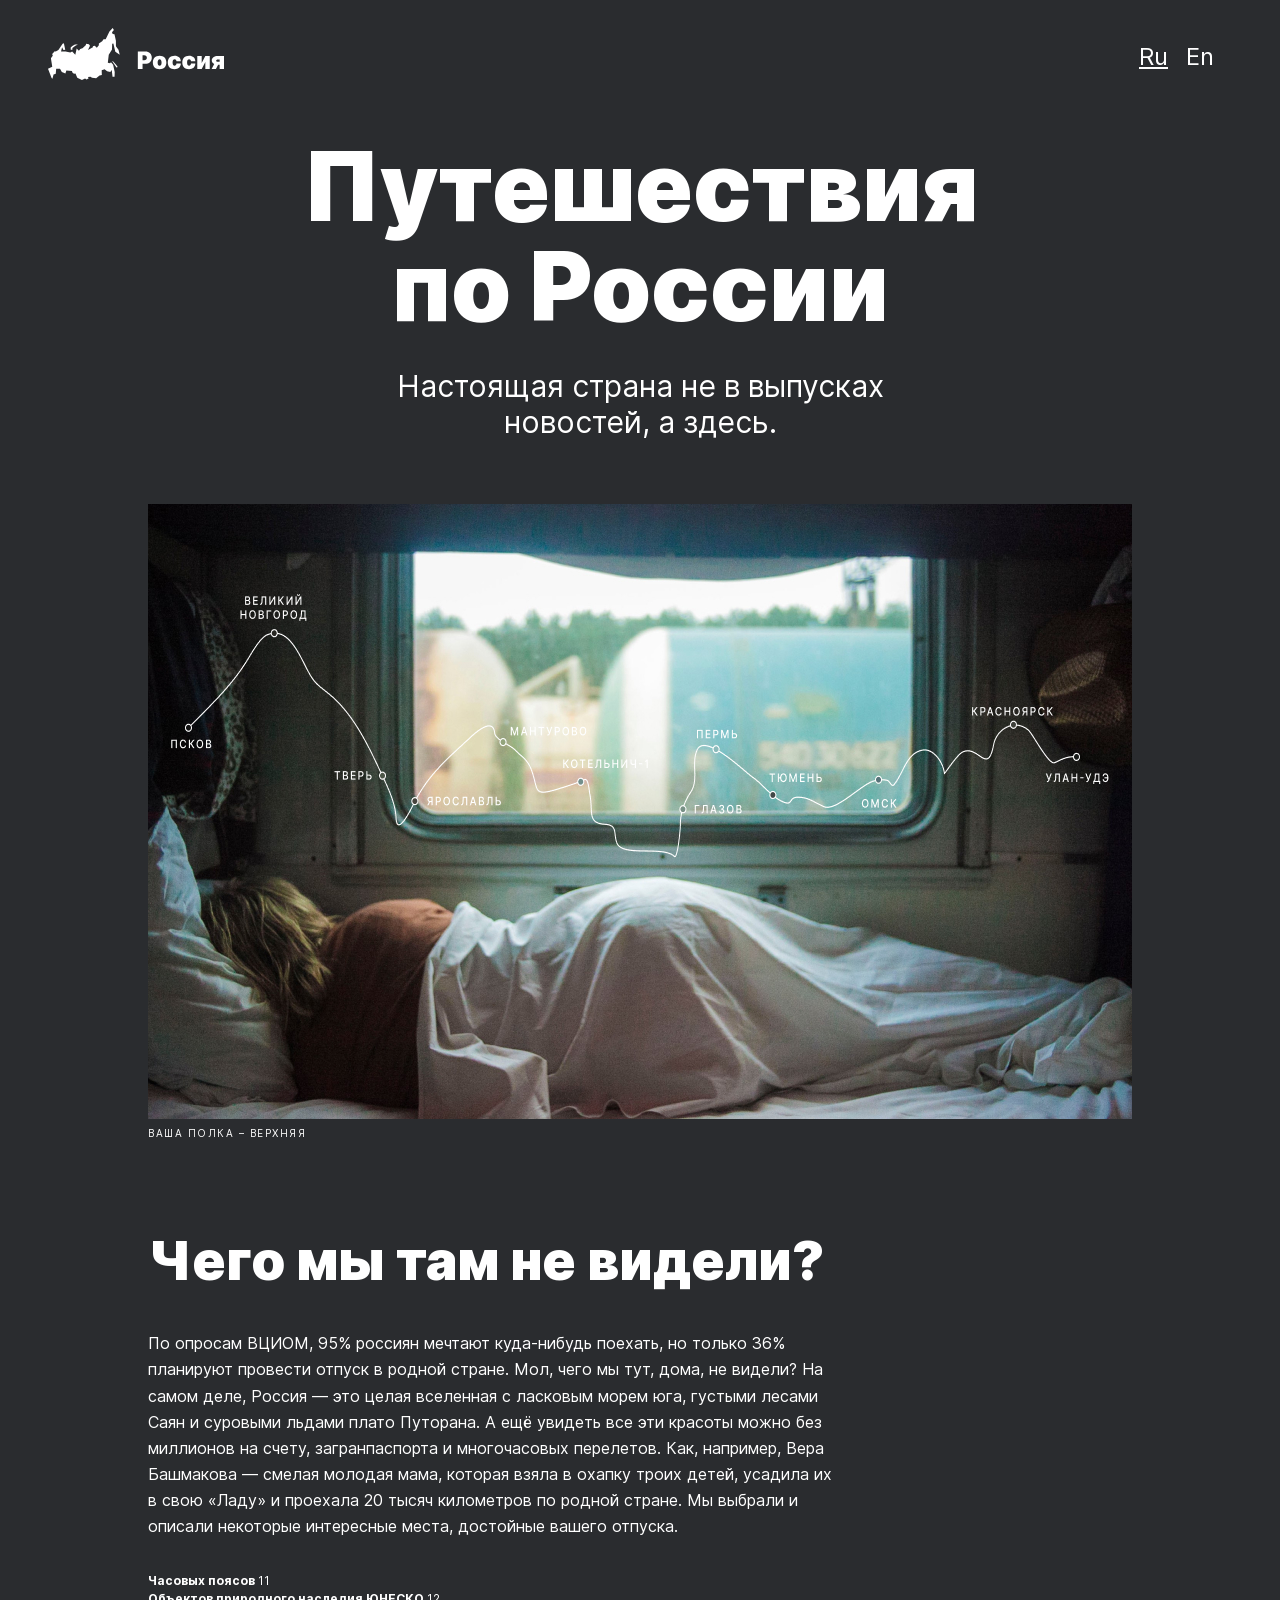
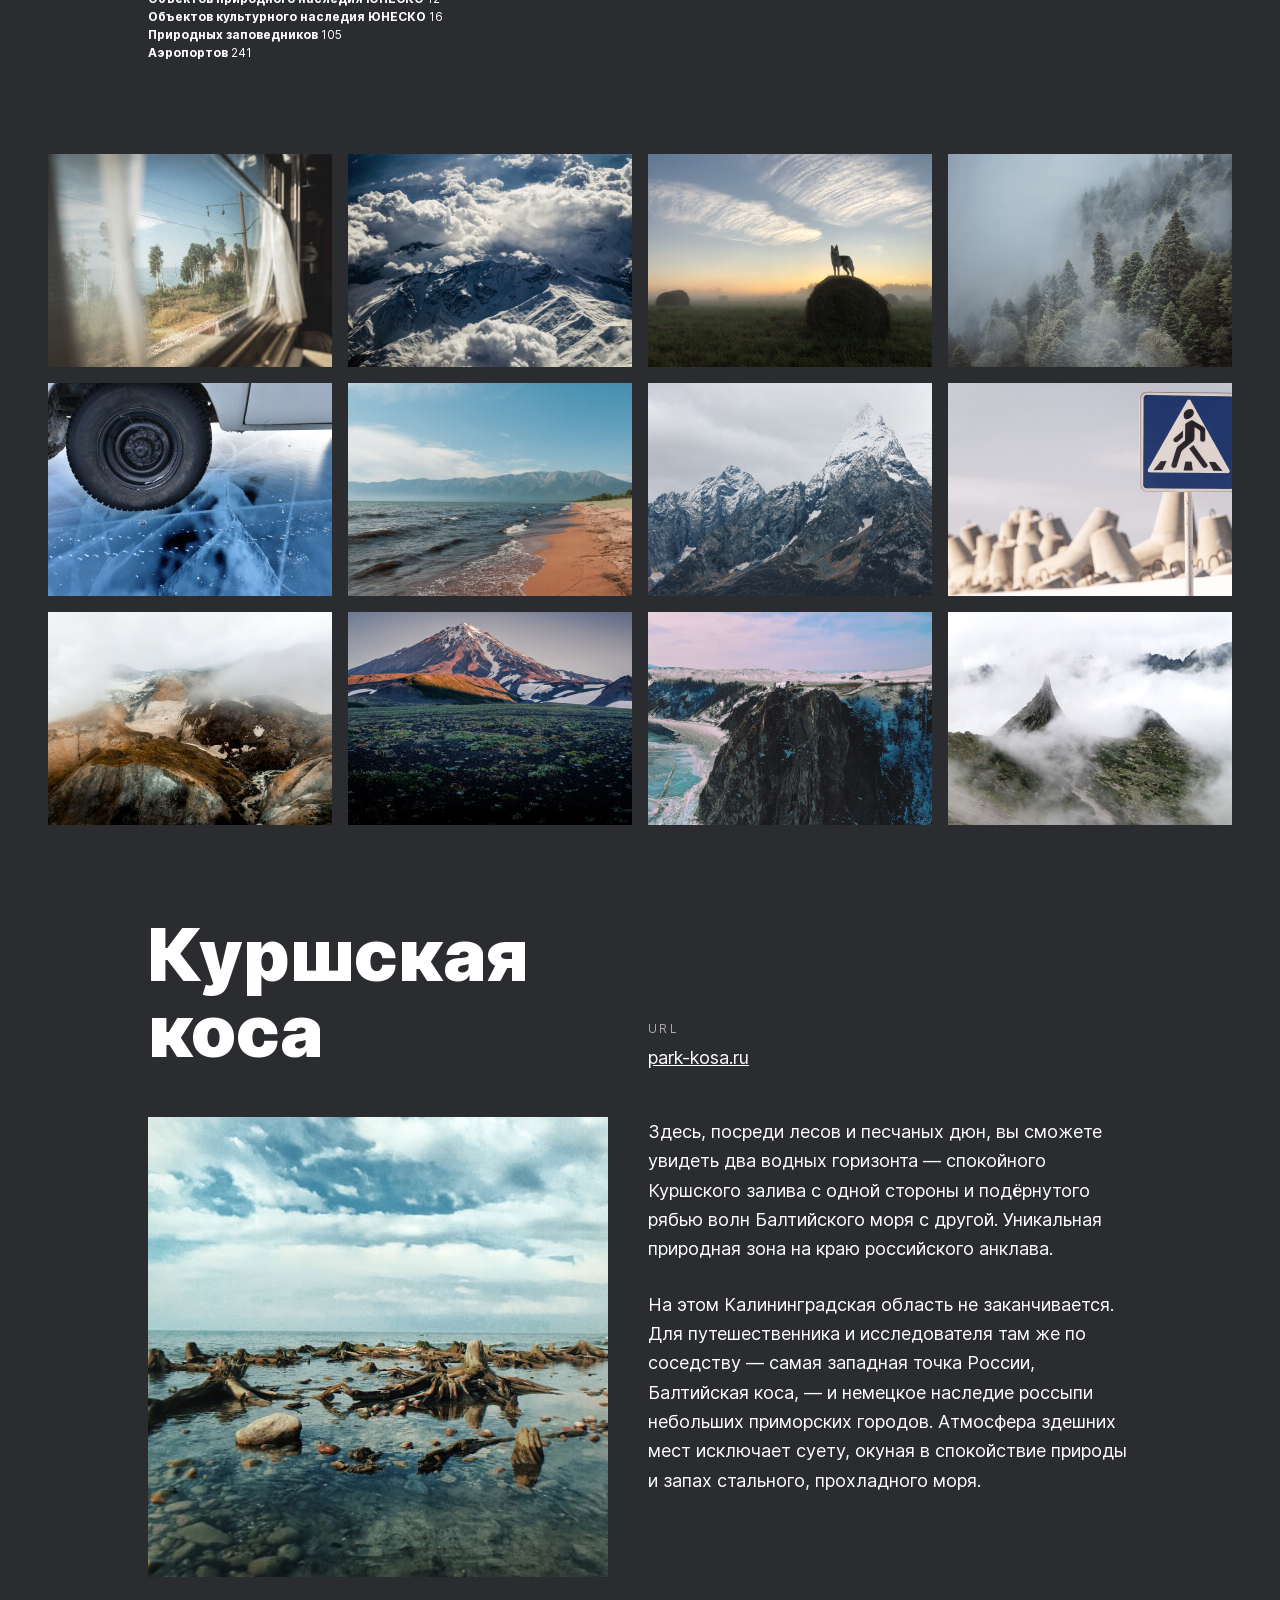
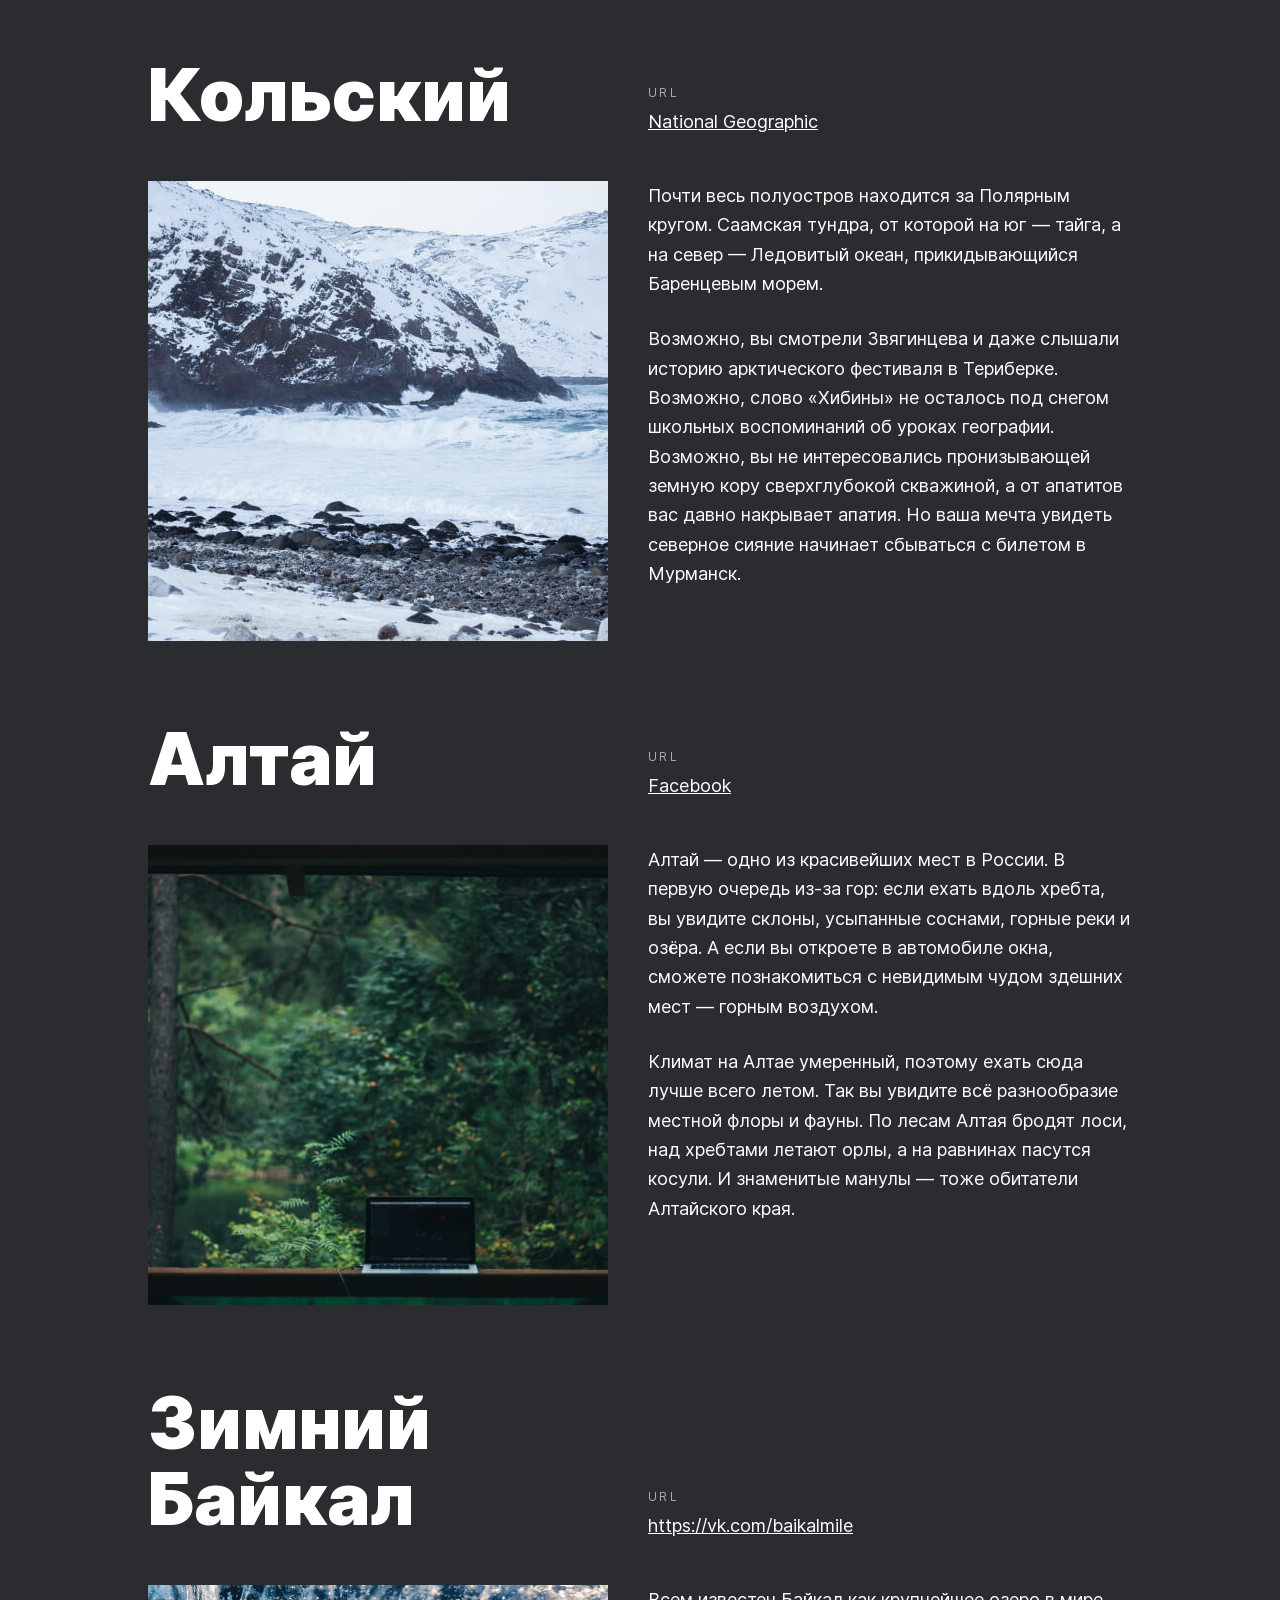
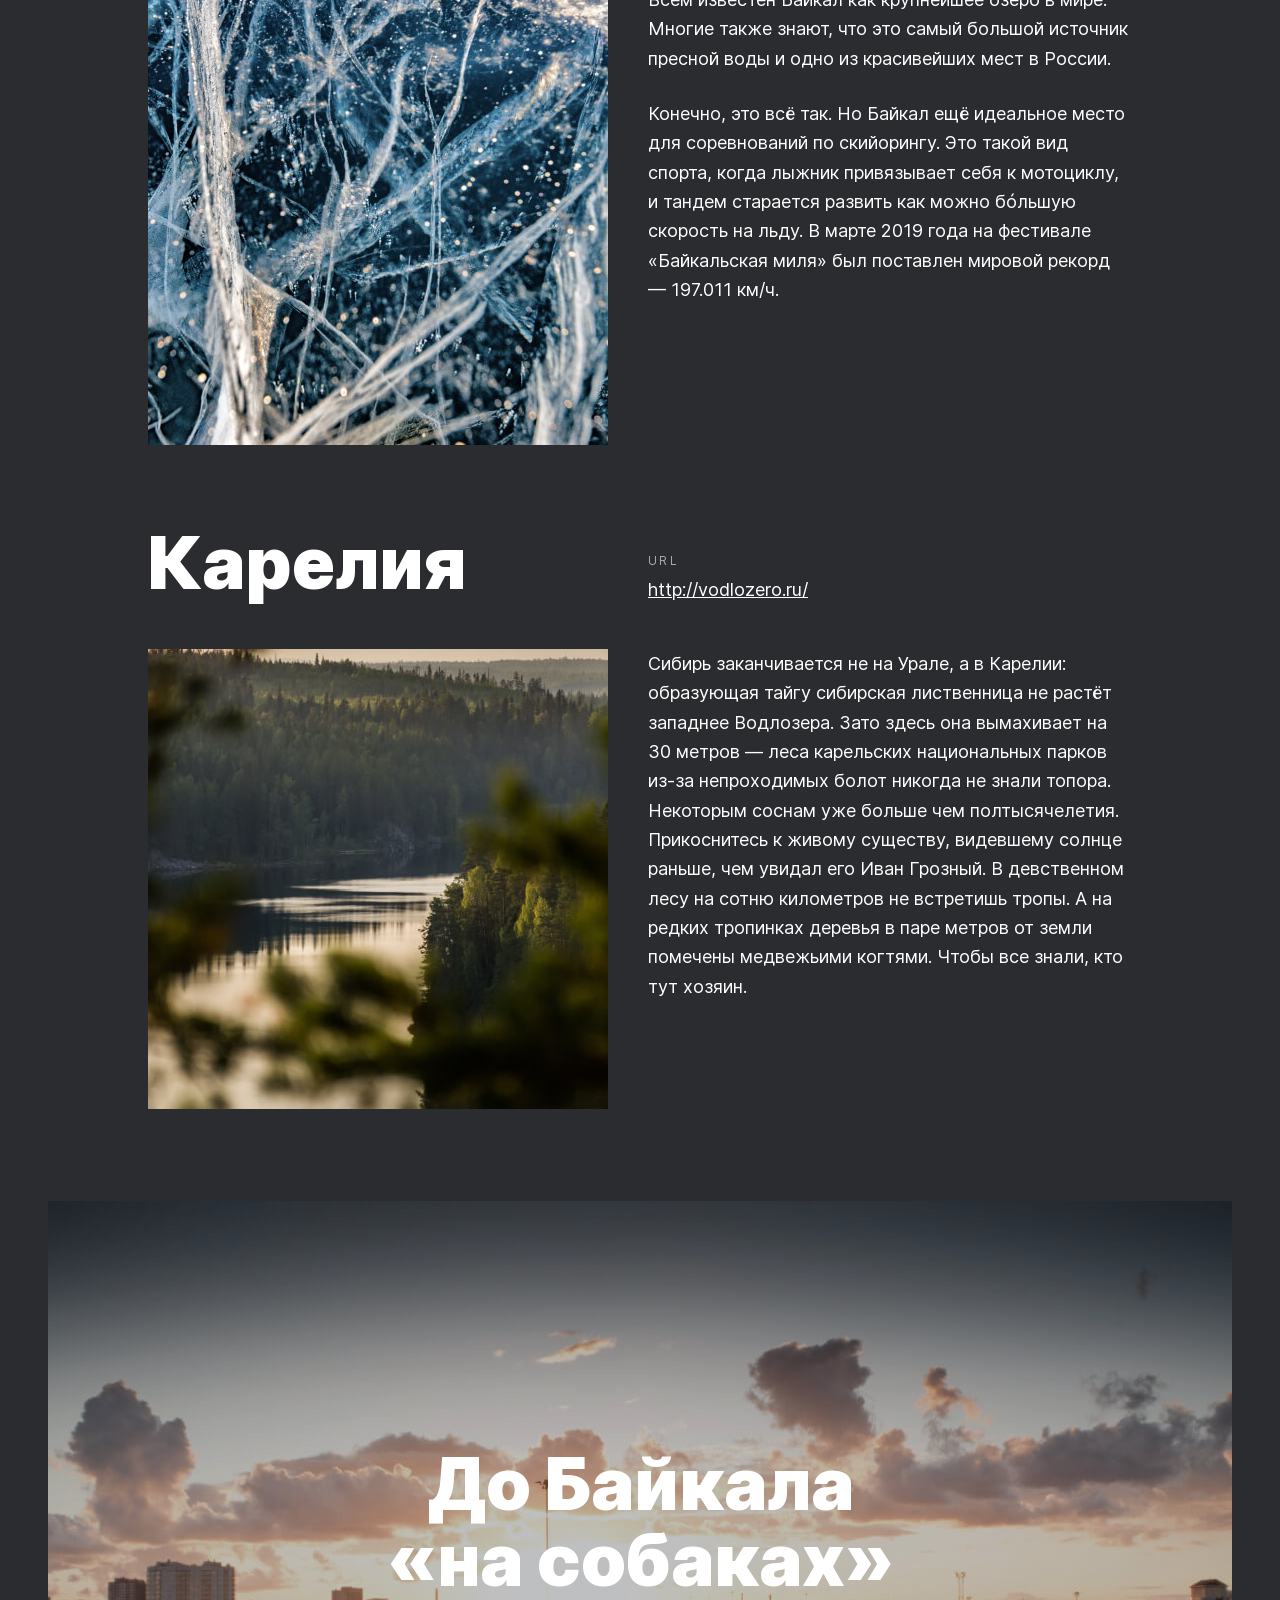
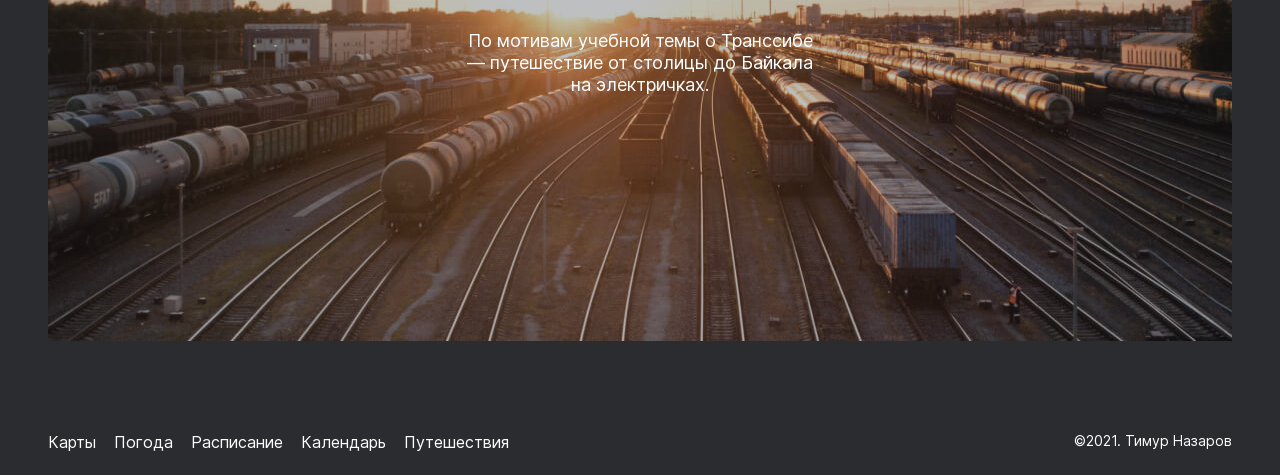
==== commit 58bfa317: "added new blocks and styles corrected" ====
--- a/index.html
+++ b/index.html
@@ -51,19 +51,21 @@
       </section>
 
       <!--Photo Grid -->
-      <section class="photo-grid">
-        <img class="photo-grid__item" src="./images/photo-grid/photo-grid__1.jpg" alt="Фото из окна купе">
-        <img class="photo-grid__item" src="./images/photo-grid/photo-grid__2.jpg" alt="Фото гор">
-        <img class="photo-grid__item" src="./images/photo-grid/photo-grid__3.jpg" alt="Фото волка в поле">
-        <img class="photo-grid__item" src="./images/photo-grid/photo-grid__4.jpg" alt="Фото леса в тумане">
-        <img class="photo-grid__item" src="./images/photo-grid/photo-grid__5.jpg" alt="Фото колеса на льду">
-        <img class="photo-grid__item" src="./images/photo-grid/photo-grid__6.jpg" alt="Фото пляжа">
-        <img class="photo-grid__item" src="./images/photo-grid/photo-grid__7.jpg" alt="Фото горы">
-        <img class="photo-grid__item" src="./images/photo-grid/photo-grid__8.jpg" alt="Фото дорожного знака">
-        <img class="photo-grid__item" src="./images/photo-grid/photo-grid__9.jpg" alt="Фото холмов в тумане">
-        <img class="photo-grid__item" src="./images/photo-grid/photo-grid__10.jpg" alt="Фото вулкана">
-        <img class="photo-grid__item" src="./images/photo-grid/photo-grid__11.jpg" alt="Фото скалы зимой">
-        <img class="photo-grid__item" src="./images/photo-grid/photo-grid__12.jpg" alt="Фото гор в тумане">
+      <section class="photos">
+        <div class="photo-grid">
+          <img class="photo-grid__item" src="./images/photo-grid/photo-grid__1.jpg" alt="Фото из окна купе">
+          <img class="photo-grid__item" src="./images/photo-grid/photo-grid__2.jpg" alt="Фото гор">
+          <img class="photo-grid__item" src="./images/photo-grid/photo-grid__3.jpg" alt="Фото волка в поле">
+          <img class="photo-grid__item" src="./images/photo-grid/photo-grid__4.jpg" alt="Фото леса в тумане">
+          <img class="photo-grid__item" src="./images/photo-grid/photo-grid__5.jpg" alt="Фото колеса на льду">
+          <img class="photo-grid__item" src="./images/photo-grid/photo-grid__6.jpg" alt="Фото пляжа">
+          <img class="photo-grid__item" src="./images/photo-grid/photo-grid__7.jpg" alt="Фото горы">
+          <img class="photo-grid__item" src="./images/photo-grid/photo-grid__8.jpg" alt="Фото дорожного знака">
+          <img class="photo-grid__item" src="./images/photo-grid/photo-grid__9.jpg" alt="Фото холмов в тумане">
+          <img class="photo-grid__item" src="./images/photo-grid/photo-grid__10.jpg" alt="Фото вулкана">
+          <img class="photo-grid__item" src="./images/photo-grid/photo-grid__11.jpg" alt="Фото скалы зимой">
+          <img class="photo-grid__item" src="./images/photo-grid/photo-grid__12.jpg" alt="Фото гор в тумане">
+        </div>
       </section>
 
       <!--Places-->
--- a/pages/index.css
+++ b/pages/index.css
@@ -1,6 +1,7 @@
 @import url(../vendor/normalize.css);
 @import url(../vendor/fonts/fonts.css);
 @import url(../blocks/page/page.css);
+@import url(../blocks/content/content.css);
 /*header styles import*/
 
 @import url(../blocks/header/header.css);
@@ -26,6 +27,7 @@
 @import url(../blocks/intro/__list-number/intro__list-number.css);
 /*photo-grid styles import*/
 
+@import url(../blocks/photos/photos.css);
 @import url(../blocks/photo-grid/photo-grid.css);
 @import url(../blocks/photo-grid/__item/photo-grid__item.css);
 /*places styles import*/
